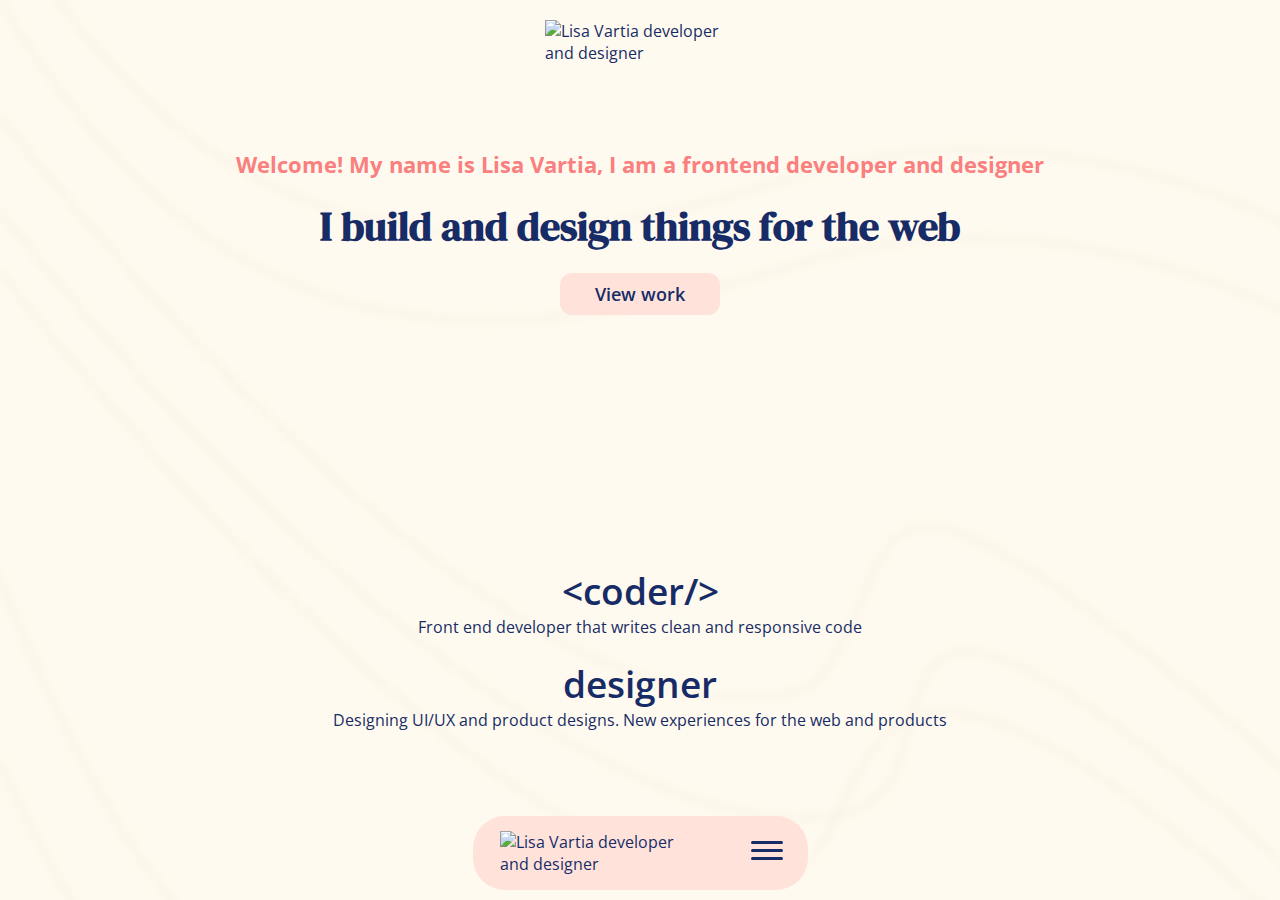
==== index.html @ e0017931 "." ====
<!DOCTYPE html>
<html lang="en">

<head>
    <meta charset="UTF-8">
    <meta http-equiv="X-UA-Compatible" content="IE=edge">
    <meta name="viewport" content="width=device-width, initial-scale=1.0">
    <title>Lisa's portfolio</title>
    <!-- favicon -->
    <link rel="apple-touch-icon" sizes="180x180" href="assets/favicon_io/apple-touch-icon.png">
    <link rel="icon" type="image/png" sizes="32x32" href="assets/favicon_io/favicon-32x32.png">
    <link rel="icon" type="image/png" sizes="16x16" href="assets/favicon_io/">
    <link rel="manifest" href="assets/favicon_io/site.webmanifest">
    <!-- fonts -->
    <link rel="preconnect" href="https://fonts.googleapis.com">
    <link rel="preconnect" href="https://fonts.gstatic.com" crossorigin>
    <link
        href="https://fonts.googleapis.com/css2?family=DM+Serif+Display:ital@0;1&family=Open+Sans:ital,wght@0,400;0,500;0,600;0,700;1,400;1,500&display=swap"
        rel="stylesheet">
    <!-- stylesheet -->
    <link rel="stylesheet" href="styles/style.css">
</head>

<body>
    <!-- navigation -->
    <a href="/index.html">
            <img id="logo" src="assets/logo.svg" alt="Lisa Vartia developer and designer">
        </a>
        <nav>
        <div class="menu">
            <div class="menu-bar"></div>
            <ul>
                <li><a href="index.html">// home <div class="underline-active"></div></a>
               
                </li>
                <li><a href="/pages/about.html">// about</a>
                    <div class="underline"></div></li>
                <li>
                        <div class="dropdown">// work <img class="arrow-down" src="/assets/arrowdown.svg" alt="arrow down">
                            <div class="underline"></div>
                            <div class="dropdown-content">
                                <div class="feature">
                                    <a href="#">
                                        <p>// feature</p>
                                    </a>
                                </div>
                                <div class="archive">
                                    <a href="#">
                                        <p>// archive</p>
                                    </a>
                                </div>
                            </div>
                        </div>
                    </li>
                <li><a href="#">// resumé</a>
                    <div class="underline"></div></li>
                <li><a href="/pages/contact.html">// contact</a>
                 <div class="underline"></div></li>
            </ul>
            
            </div>
            <div class="mobile-nav">
                <a href="/index.html">
                    <img id="logo-mobile" src="assets/logo.svg" alt="Lisa Vartia developer and designer">
                    <img id="logo-mobile-active" src="assets/logo-white.svg" alt="Lisa Vartia developer and designer">
                </a>
        
                <div class="navbar__toggle" id="mobile-menu">
                    <span class="bar"></span>
                    <span class="bar"></span>
                    <span class="bar"></span>
                </div>
            </div>
    </nav>

    <header>
<h1>Welcome! My name is Lisa Vartia, 
    I am a frontend developer and designer</h1>
    <h2>I build and design things for the web</h2>
    <a href="#" class="view">View work</a>

    <div>
        <h3>&lt;coder/&gt;</h3>
    <p>Front end developer that writes clean and responsive code</p>
    </div>
    
    <div>
     <h3>designer</h3>
    <p>Designing UI/UX and product designs. New experiences for the web and products</p>
    </div>
   
    <img src="/assets/home/lisa.png" alt="3d figure at a desk">
    <iframe src='https://my.spline.design/lisa-41f743568fe98fd23eb802662e3b7b84/' frameborder='0' width='100%' height='100%'></iframe>

    </header>

   
     <!-- Lisa javascript for hamburger menu -->
     <script>
        //Two variables - taking in the class and id from the html
        const menu = document.querySelector('#mobile-menu');
        const links = document.querySelector('.menu')
        const logo = document.querySelector('#logo-mobile')
        const logoWhite = document.querySelector('#logo-mobile-active')
        const mobileNav = document.querySelector('.mobile-nav')
        const dropDown = document.querySelector('.dropdown')


        // Display mobile menu
        const mobileMenu = () => {
            menu.classList.toggle('is-active')
            links.classList.toggle('active')
            logo.classList.toggle('logo-active')
            logoWhite.classList.toggle('logoWhite-active')
            mobileNav.classList.toggle('nav-active')
            dropDown.classList.toggle('drop-active')
        }
        menu.addEventListener('click', mobileMenu)
    </script>

</body>

</html>
---- styles/style.css ----
* {
  padding: 0;
  margin: 0;
  box-sizing: border-box;
  /* font-family: "DM Serif Display", serif; */
  font-family: "Open Sans", sans-serif;
  color: var(--color-text);
}

*::selection {
    background-color: var(--color-secondary);
    color: var(--color-bg);
}

body {
  background-color: var(--color-bg);
  background-image: url(/assets/background.png);
  background-repeat: repeat-y;
}

li {
  list-style: none;
}

a {
  text-decoration: none;
}

:root {
  --color-bg: #fffaef;
  --color-bg-offset: #ffe3db;
  --color-bg-offset-op: rgba(255, 227, 219, 0.90);
  --color-text: #172c66;
  --color-text-offset: #5f72a4;
  --color-primary: #fa7f7f;
  --color-primary-offset: #ff4d4d;
  --color-secondary: #84d6df;
}

nav {
  width: 100vw;
  height: auto;
  display: flex;
  position: relative;
  justify-content: center;
}

#logo {
  display: flex;
  justify-content: center;
  margin: 20px auto 0 auto;
  width: 190px;
  height: auto;
}


#logo-mobile {
  display: flex;
  width: 190px;
  height: auto;
  margin: auto 0 auto 27px;
}

#logo-mobile-active {
  display: none;
  }

#logo-mobile.logo-active {
    display: none;
}

#logo-mobile-active.logoWhite-active {
    display: flex;
    width: 190px;
    height: auto;
    margin: auto 0 auto 27px;
  }


/* needs to toggle */
.navbar__toggle .bar {
  width: 32px;
  height: 3px;
  border-radius: 3px;
  margin: 5px auto;
  transition: all 0.3s ease;
  background: var(--color-text);
}
.navbar__toggle .bar {
  display: block;
  cursor: pointer;
}

/* mobile nav */

.mobile-nav {
    display: flex;
    position: fixed;
    width: 335px;
    height: 74px;
    border-radius: 32px;
    background-color: var(--color-bg-offset);
    align-items: center;
    z-index: 4;
    bottom: 10px;
  }

#mobile-menu {
  position: absolute;
  top: 20px;
  right: 25px;
}

.menu {
  display: none; 
  height: 0; 
}

.menu-bar {
  width: 56px;
  height: 4px;
  background-color: var(--color-text);
  border-radius: 10px;
  display: flex;
  margin: auto;
  margin-top: -12px;
}


.menu.active {
    display: block;
  width: 100vw;
  transition: all 0.75s ease;
  z-index: 2;
  height: 100vh;
  position: fixed;
  margin: 40px auto; 
  font-size: 27px;
  background-color: var(--color-bg-offset-op);
  border-radius: 32px 32px 0px 0px;
  
}

.mobile-nav.nav-active {
    background-color: var(--color-primary);
}

.menu ul {
  margin-top: 100px;
  margin-left: 50px;
}

.menu li {
  padding-bottom: 30px;
}

/* hamburger menu, motion */

#mobile-menu.is-active .bar:nth-child(2) {
  opacity: 0;
}

#mobile-menu.is-active .bar:nth-child(1) {
  transform: translateY(8px) rotate(45deg);
  background-color: var(--color-bg);
}

#mobile-menu.is-active .bar:nth-child(3) {
  transform: translateY(-8px) rotate(-45deg);
  background-color: var(--color-bg);
}

/* dropdown */
.dropdown {
    position: relative;
    display: inline-block;
}

.dropdown-content {
    display: none;
    z-index: 1;
    min-width: 160px;
    font-size: 20px;
    margin: 10px 0px;
  }

  .dropdown:hover .dropdown-content, .dropdown.drop-active{
    display: block;
  }

  .arrow-down {
    margin-bottom: 5px;
  }

  .underline-active {
    width: 125px;
    height: 12px;
    z-index: 2;
    background-color: var(--color-primary);  
  }

  .underline {
    width: 125px;
    height: 12px;  
    z-index: 2;
    background-color: var(--color-bg-offset);  
  }

li:hover .underline{
    background-color: var(--color-primary);
  }

  /* header */
header {
    margin: 20px;
}

header h1 {
    font-weight: 700;
    font-size: 22px;
    color: var(--color-primary);
    text-align: center;
    margin-top: 85px;
    margin-bottom: 20px;
}

header h1:hover {
    color: var(--color-primary-offset);
}

header h2 {
    font-family: "DM Serif Display", serif;
    font-size: 40px;
    color: var(--color-text);
    text-align: center;
    margin-bottom: 20px;
}


header a { 
    width: 160px;
    height: 42px;
    font-size: 18px;
    font-weight: 600;
    border-radius: 12px;
    border: none;
    background-color: var(--color-bg-offset);
    display: flex;
    margin: auto;
    justify-content: center;
    align-items: center;
    margin-bottom: 250px;
}

header button:hover {
    background-color: var(--color-primary);
    color: #ffff;
}

header h3 {
    font-size: 37px;
    font-weight: 600;
    text-align: center;
}

header p {
    margin-bottom: 20px;
    text-align: center;
}

header img {
    width: 100vw;
    margin: -20px;
    margin-top: 20px;
}

iframe {
   display: none;
 }

@media (min-width:1024px) {
    header img {
        display: none;
    }

    iframe {
   width: 100vw;
   height: 80vh;
}
}
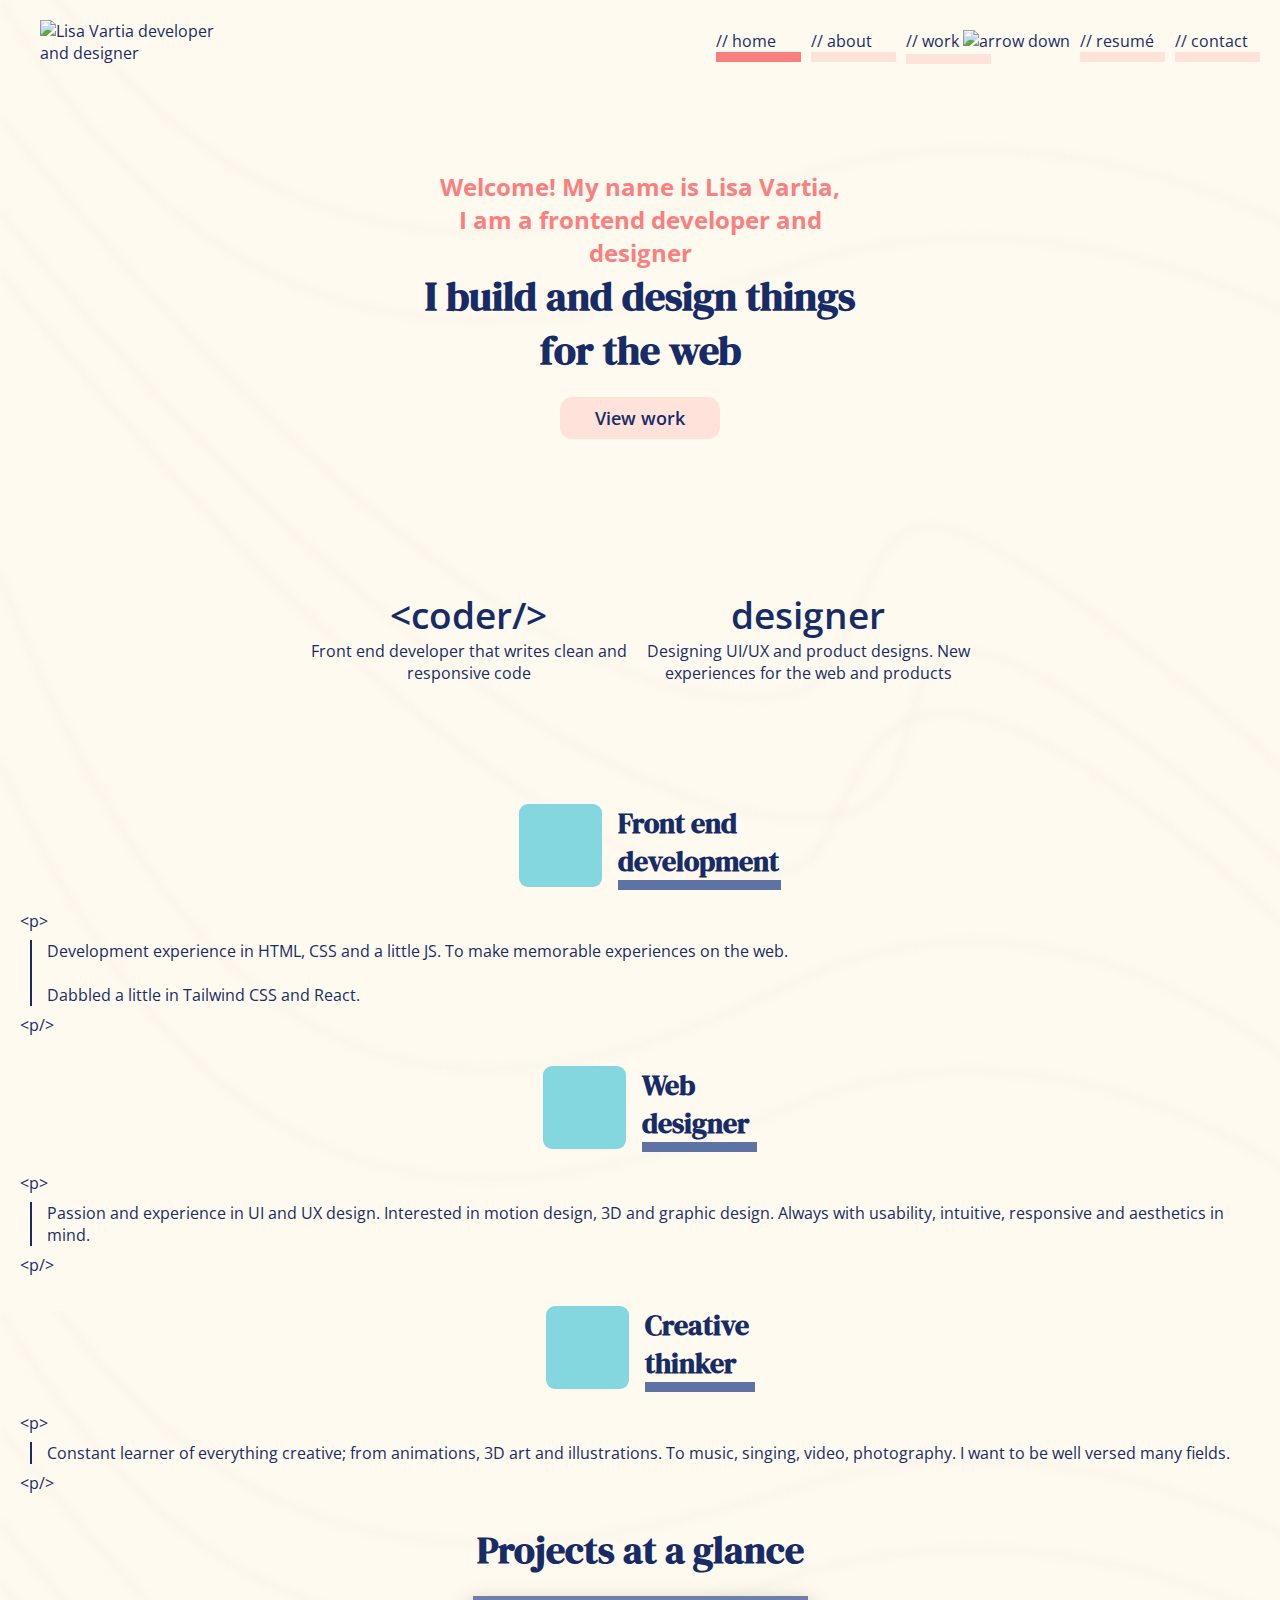
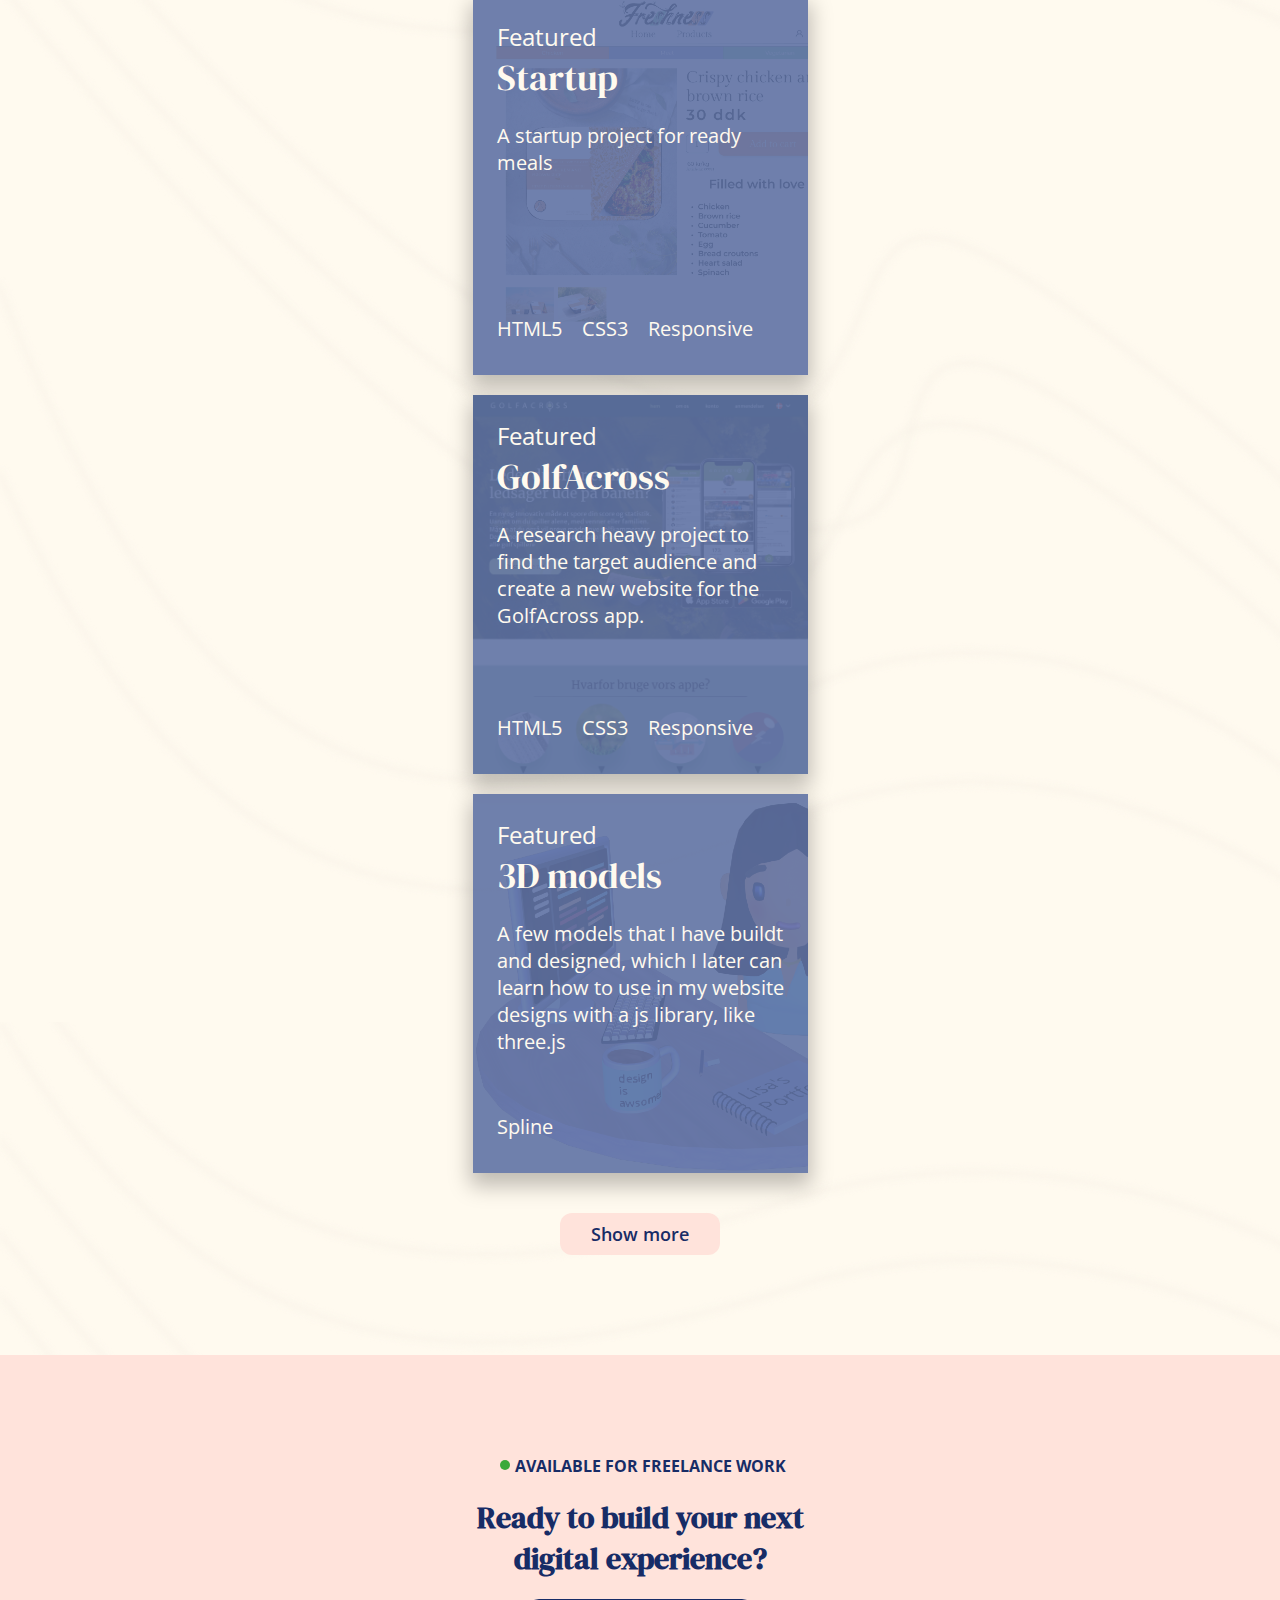
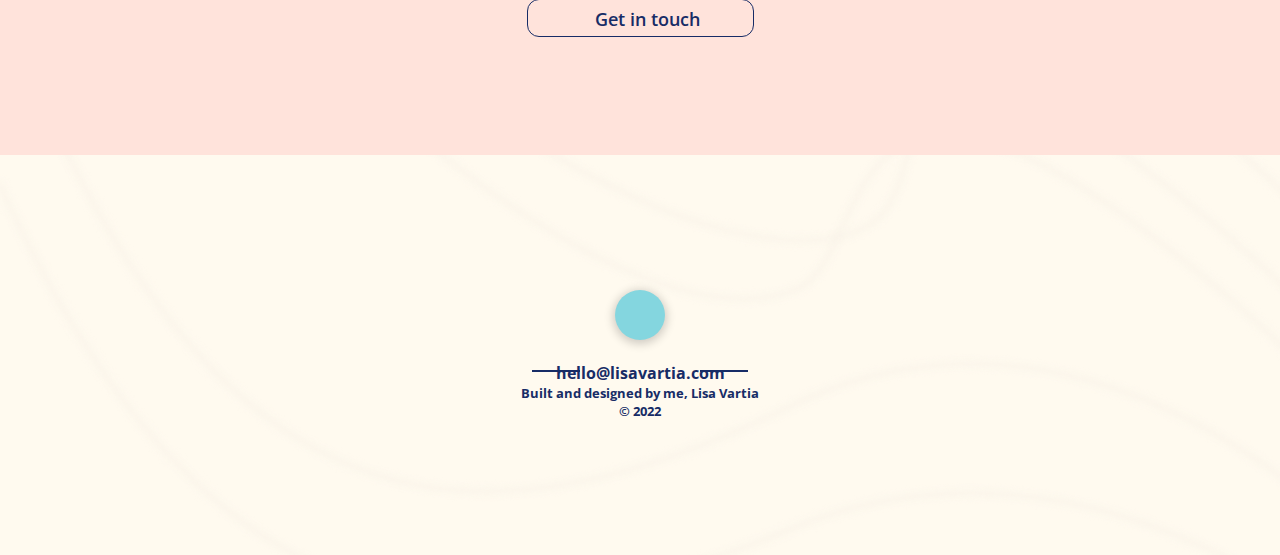
==== commit 43b2d0c0: "." ====
--- a/index.html
+++ b/index.html
@@ -19,85 +19,291 @@
         rel="stylesheet">
     <!-- stylesheet -->
     <link rel="stylesheet" href="styles/style.css">
+    <link rel="stylesheet" href="styles/nav.css">
+    
+    <script src="https://kit.fontawesome.com/090f7bb59b.js" crossorigin="anonymous"></script>
 </head>
 
 <body>
+    <div id="top"></div>
     <!-- navigation -->
     <a href="/index.html">
-            <img id="logo" src="assets/logo.svg" alt="Lisa Vartia developer and designer">
-        </a>
-        <nav>
+        <img id="logo" src="assets/logo.svg" alt="Lisa Vartia developer and designer">
+    </a>
+    <nav>
         <div class="menu">
             <div class="menu-bar"></div>
             <ul>
                 <li><a href="index.html">// home <div class="underline-active"></div></a>
-               
+
                 </li>
                 <li><a href="/pages/about.html">// about</a>
-                    <div class="underline"></div></li>
+                    <div class="underline"></div>
+                </li>
                 <li>
-                        <div class="dropdown">// work <img class="arrow-down" src="/assets/arrowdown.svg" alt="arrow down">
-                            <div class="underline"></div>
-                            <div class="dropdown-content">
-                                <div class="feature">
-                                    <a href="#">
-                                        <p>// feature</p>
-                                    </a>
-                                </div>
-                                <div class="archive">
-                                    <a href="#">
-                                        <p>// archive</p>
-                                    </a>
-                                </div>
+                    <div class="dropdown">// work <img class="arrow-down" src="/assets/arrowdown.svg" alt="arrow down">
+                        <div class="underline"></div>
+                        <div class="dropdown-content">
+                            <div class="feature">
+                                <a href="#">
+                                    <p>// feature</p>
+                                </a>
                             </div>
-                        </div>
-                    </li>
+                            <div class="archive">
+                                <a href="#">
+                                    <p>// archive</p>
+                                </a>
+                            </div>
+                        </div>
+                    </div>
+                </li>
                 <li><a href="#">// resumé</a>
-                    <div class="underline"></div></li>
+                    <div class="underline"></div>
+                </li>
                 <li><a href="/pages/contact.html">// contact</a>
-                 <div class="underline"></div></li>
+                    <div class="underline"></div>
+                </li>
             </ul>
-            
-            </div>
-            <div class="mobile-nav">
-                <a href="/index.html">
-                    <img id="logo-mobile" src="assets/logo.svg" alt="Lisa Vartia developer and designer">
-                    <img id="logo-mobile-active" src="assets/logo-white.svg" alt="Lisa Vartia developer and designer">
-                </a>
+
+        </div>
+        <div class="mobile-nav">
+            <a href="/index.html">
+                <img id="logo-mobile" src="assets/logo.svg" alt="Lisa Vartia developer and designer">
+                <img id="logo-mobile-active" src="assets/logo-white.svg" alt="Lisa Vartia developer and designer">
+            </a>
+
+            <div class="navbar__toggle" id="mobile-menu">
+                <span class="bar"></span>
+                <span class="bar"></span>
+                <span class="bar"></span>
+            </div>
+        </div>
+    </nav>
+
+    <header>
+        <h1>Welcome! My name is Lisa Vartia, <br>
+            I am a frontend developer and designer</h1>
+        <h2>I build and design things <br> for the web</h2>
+        <a href="#section-two" class="view">View work</a>
+
+        <div class="code-des">
+            <div>
+            <h3>&lt;coder/&gt;</h3>
+            <p>Front end developer that writes clean and <br> responsive code</p>
+        </div>
+
+        <div>
+            <h3>designer</h3>
+            <p>Designing UI/UX and product designs. New <br>  experiences for the web and products</p>
+        </div>
+        </div>
         
-                <div class="navbar__toggle" id="mobile-menu">
-                    <span class="bar"></span>
-                    <span class="bar"></span>
-                    <span class="bar"></span>
-                </div>
-            </div>
-    </nav>
-
-    <header>
-<h1>Welcome! My name is Lisa Vartia, 
-    I am a frontend developer and designer</h1>
-    <h2>I build and design things for the web</h2>
-    <a href="#" class="view">View work</a>
-
-    <div>
-        <h3>&lt;coder/&gt;</h3>
-    <p>Front end developer that writes clean and responsive code</p>
-    </div>
-    
-    <div>
-     <h3>designer</h3>
-    <p>Designing UI/UX and product designs. New experiences for the web and products</p>
-    </div>
-   
-    <img src="/assets/home/lisa.png" alt="3d figure at a desk">
-    <iframe src='https://my.spline.design/lisa-41f743568fe98fd23eb802662e3b7b84/' frameborder='0' width='100%' height='100%'></iframe>
+
+        <img src="/assets/home/lisa.png" alt="3d figure at a desk">
+        <iframe src='https://my.spline.design/lisa-41f743568fe98fd23eb802662e3b7b84/' frameborder='0' width='100%'
+            height='100%'></iframe>
 
     </header>
 
-   
-     <!-- Lisa javascript for hamburger menu -->
-     <script>
-        //Two variables - taking in the class and id from the html
+    <section class="section-one">
+        <div class="container">
+            <div class="section-one-top">
+                <div class="bg-box">
+                    <span class="icon">
+                        <i class="fa-solid fa-laptop-code"></i>
+                    </span>
+                </div>
+                <div class="section-one-right">
+                    <h3>Front end <br>
+                        development</h3>
+                    <div class="underline-blue"></div>
+                </div>
+
+            </div>
+            <p class="p-tag">
+                &lt;p&gt; <br>
+            </p>
+            <p class="p-tabed">
+                Development experience in HTML, CSS and a little JS. To make memorable experiences on the web. <br> <br>
+
+                Dabbled a little in Tailwind CSS and React.
+            </p>
+            <p class="p-tag">
+                &lt;p/&gt;
+            </p>
+        </div>
+
+        <div class="container">
+            <div class="section-one-top">
+                <div class="bg-box">
+                    <span class="icon">
+                        <i class="fa-solid fa-object-group"></i>
+                    </span>
+                </div>
+                <div class="section-one-right">
+                    <h3>Web <br>
+                        designer</h3>
+                    <div class="underline-blue-two"></div>
+                </div>
+
+            </div>
+            <p class="p-tag">
+                &lt;p&gt; <br>
+            </p>
+            <p class="p-tabed">
+                Passion and experience in UI and UX design. Interested in motion design, 3D and graphic design. Always
+                with usability, intuitive, responsive and aesthetics in mind.
+            </p>
+            <p class="p-tag">
+                &lt;p/&gt;
+            </p>
+
+        </div>
+
+        <div class="container">
+            <div class="section-one-top">
+                <div class="bg-box">
+                    <span class="icon">
+                        <i class="fa-solid fa-pen-ruler"></i>
+                    </span>
+                </div>
+                <div class="section-one-right">
+                    <h3>Creative <br>
+                        thinker</h3>
+                    <div class="underline-blue-three"></div>
+                </div>
+
+            </div>
+            <p class="p-tag">
+                &lt;p&gt; <br>
+            </p>
+            <p class="p-tabed">
+                Constant learner of everything creative;
+                from animations, 3D art and illustrations. To music, singing, video, photography. I want to be well
+                versed many fields.
+            </p>
+            <p class="p-tag">
+                &lt;p/&gt;
+            </p>
+
+        </div>
+    </section>
+
+    <section id="section-two">
+        <h2>Projects at a glance</h2>
+
+        <a href="#">
+            <div class="projects">
+                <div class="content">
+                    <h4>Featured</h4>
+                    <h3>Startup</h3>
+                    <p>A startup project for ready meals</p>
+
+                    <div class="card-bottom">
+                        <div class="program">
+                            <p>HTML5</p>
+                            <p>CSS3</p>
+                            <p>Responsive</p>
+                        </div>
+                        <div class="links">
+                            <a href="#"><i class="fa-brands fa-github"></i>
+                            </a>
+                            <a href="#"><i class="fa-solid fa-up-right-from-square"></i></a>
+                        </div>
+                    </div>
+                </div>
+            </div>
+        </a>
+
+        <a href="#">
+            <div class="project-two">
+                <div class="content">
+                    <h4>Featured</h4>
+                    <h3>GolfAcross</h3>
+                    <p>A research heavy project to find the target audience and create a new website for the GolfAcross
+                        app.</p>
+
+                    <div class="card-bottom">
+                        <div class="program">
+                            <p>HTML5</p>
+                            <p>CSS3</p>
+                            <p>Responsive</p>
+                        </div>
+                        <div class="links">
+                            <a href="#"><i class="fa-brands fa-github"></i>
+                            </a>
+                            <a href="#"><i class="fa-solid fa-up-right-from-square"></i></a>
+                        </div>
+                    </div>
+                </div>
+            </div>
+        </a>
+
+       
+        <a href="#">
+            <div class="project-three">
+                <div class="content">
+                    <h4>Featured</h4>
+                    <h3>3D models</h3>
+                    <p>A few models that I have buildt and designed, which I later can learn how to use in my website designs with a js library, like three.js</p>
+
+                    <div class="card-bottom">
+                        <div class="program">
+                            <p>Spline</p>
+                        
+                        </div>
+                        <div class="links">
+                            <a href="#"><i class="fa-solid fa-up-right-from-square"></i></a>
+                        </div>
+                    </div>
+                </div>
+            </div>
+        </a>
+        <a href="/pages/work.html" class="archived">Show more</a>
+       
+
+
+    </section>
+
+    <section class="contact">
+        <div>
+            <div class="available">
+                <div class="green-light"></div>
+                <h4>Available for freelance work</h4>
+            </div>
+
+            <h3>Ready to build your next <br>
+                digital experience?</h3>
+            <a href="/pages/contact.html"><i class="fa-solid fa-comments"></i>Get in touch</a>
+        </div>
+    </section>
+
+    <footer>
+        <div>
+            <a href="#top" class="bottom"><i class="fa-solid fa-arrow-up"></i></a>
+        </div>
+        
+        <div class="social-media">
+            <hr>
+            <a href="#"><i class="fa-brands fa-github fa-2xl"></i></a>
+            <a href="#"><i class="fa-brands fa-instagram fa-2xl"></i></a>
+            <a href="#"><i class="fa-brands fa-linkedin-in fa-2xl"></i></a>
+            <a href="#"><i class="fa-brands fa-behance fa-2xl"></i></a>
+            <a href="#"><i class="fa-brands fa-codepen fa-2xl"></i></a>
+            <hr>
+        </div>
+        <h4>hello@lisavartia.com</h4>
+        <h5>Built and designed by me, Lisa Vartia <br>
+            &copy; 2022</h5>
+
+    </footer>
+
+
+
+
+    <!-- javascript for hamburger menu -->
+    <script>
+        //variables - taking in the class and id from the html
         const menu = document.querySelector('#mobile-menu');
         const links = document.querySelector('.menu')
         const logo = document.querySelector('#logo-mobile')
@@ -116,6 +322,7 @@
             dropDown.classList.toggle('drop-active')
         }
         menu.addEventListener('click', mobileMenu)
+
     </script>
 
 </body>
--- a/styles/style.css
+++ b/styles/style.css
@@ -1,218 +1,9 @@
-* {
-  padding: 0;
-  margin: 0;
-  box-sizing: border-box;
-  /* font-family: "DM Serif Display", serif; */
-  font-family: "Open Sans", sans-serif;
-  color: var(--color-text);
-}
-
-*::selection {
-    background-color: var(--color-secondary);
-    color: var(--color-bg);
-}
-
-body {
-  background-color: var(--color-bg);
-  background-image: url(/assets/background.png);
-  background-repeat: repeat-y;
-}
-
-li {
-  list-style: none;
-}
-
-a {
-  text-decoration: none;
-}
-
-:root {
-  --color-bg: #fffaef;
-  --color-bg-offset: #ffe3db;
-  --color-bg-offset-op: rgba(255, 227, 219, 0.90);
-  --color-text: #172c66;
-  --color-text-offset: #5f72a4;
-  --color-primary: #fa7f7f;
-  --color-primary-offset: #ff4d4d;
-  --color-secondary: #84d6df;
-}
-
-nav {
-  width: 100vw;
-  height: auto;
-  display: flex;
-  position: relative;
-  justify-content: center;
-}
-
-#logo {
-  display: flex;
-  justify-content: center;
-  margin: 20px auto 0 auto;
-  width: 190px;
-  height: auto;
-}
-
-
-#logo-mobile {
-  display: flex;
-  width: 190px;
-  height: auto;
-  margin: auto 0 auto 27px;
-}
-
-#logo-mobile-active {
-  display: none;
-  }
-
-#logo-mobile.logo-active {
-    display: none;
-}
-
-#logo-mobile-active.logoWhite-active {
-    display: flex;
-    width: 190px;
-    height: auto;
-    margin: auto 0 auto 27px;
-  }
-
-
-/* needs to toggle */
-.navbar__toggle .bar {
-  width: 32px;
-  height: 3px;
-  border-radius: 3px;
-  margin: 5px auto;
-  transition: all 0.3s ease;
-  background: var(--color-text);
-}
-.navbar__toggle .bar {
-  display: block;
-  cursor: pointer;
-}
-
-/* mobile nav */
-
-.mobile-nav {
-    display: flex;
-    position: fixed;
-    width: 335px;
-    height: 74px;
-    border-radius: 32px;
-    background-color: var(--color-bg-offset);
-    align-items: center;
-    z-index: 4;
-    bottom: 10px;
-  }
-
-#mobile-menu {
-  position: absolute;
-  top: 20px;
-  right: 25px;
-}
-
-.menu {
-  display: none; 
-  height: 0; 
-}
-
-.menu-bar {
-  width: 56px;
-  height: 4px;
-  background-color: var(--color-text);
-  border-radius: 10px;
-  display: flex;
-  margin: auto;
-  margin-top: -12px;
-}
-
-
-.menu.active {
-    display: block;
-  width: 100vw;
-  transition: all 0.75s ease;
-  z-index: 2;
-  height: 100vh;
-  position: fixed;
-  margin: 40px auto; 
-  font-size: 27px;
-  background-color: var(--color-bg-offset-op);
-  border-radius: 32px 32px 0px 0px;
-  
-}
-
-.mobile-nav.nav-active {
-    background-color: var(--color-primary);
-}
-
-.menu ul {
-  margin-top: 100px;
-  margin-left: 50px;
-}
-
-.menu li {
-  padding-bottom: 30px;
-}
-
-/* hamburger menu, motion */
-
-#mobile-menu.is-active .bar:nth-child(2) {
-  opacity: 0;
-}
-
-#mobile-menu.is-active .bar:nth-child(1) {
-  transform: translateY(8px) rotate(45deg);
-  background-color: var(--color-bg);
-}
-
-#mobile-menu.is-active .bar:nth-child(3) {
-  transform: translateY(-8px) rotate(-45deg);
-  background-color: var(--color-bg);
-}
-
-/* dropdown */
-.dropdown {
-    position: relative;
-    display: inline-block;
-}
-
-.dropdown-content {
-    display: none;
-    z-index: 1;
-    min-width: 160px;
-    font-size: 20px;
-    margin: 10px 0px;
-  }
-
-  .dropdown:hover .dropdown-content, .dropdown.drop-active{
-    display: block;
-  }
-
-  .arrow-down {
-    margin-bottom: 5px;
-  }
-
-  .underline-active {
-    width: 125px;
-    height: 12px;
-    z-index: 2;
-    background-color: var(--color-primary);  
-  }
-
-  .underline {
-    width: 125px;
-    height: 12px;  
-    z-index: 2;
-    background-color: var(--color-bg-offset);  
-  }
-
-li:hover .underline{
-    background-color: var(--color-primary);
-  }
 
   /* header */
 header {
     margin: 20px;
+    display: flex;
+    flex-direction: column;
 }
 
 header h1 {
@@ -222,6 +13,9 @@
     text-align: center;
     margin-top: 85px;
     margin-bottom: 20px;
+    display: flex;
+    margin: auto;
+    margin-top: 80px;
 }
 
 header h1:hover {
@@ -236,8 +30,11 @@
     margin-bottom: 20px;
 }
 
-
-header a { 
+header h2 br {
+    display: none;
+}
+
+header .view { 
     width: 160px;
     height: 42px;
     font-size: 18px;
@@ -249,10 +46,10 @@
     margin: auto;
     justify-content: center;
     align-items: center;
-    margin-bottom: 250px;
-}
-
-header button:hover {
+    margin-bottom: 150px;
+}
+
+header .view:hover {
     background-color: var(--color-primary);
     color: #ffff;
 }
@@ -278,7 +75,44 @@
    display: none;
  }
 
+
+@media (min-width:768px) {
+    header h1 {
+        font-size: 24px;
+    }
+
+    header h2 br {
+        display: block;
+    }
+
+    header h2 {
+        font-size: 46px;
+    }
+    
+    .code-des {
+        display: flex;
+        flex-direction: row;
+        justify-content: center;
+        gap: 20px;
+    }
+
+    header img {
+        display: flex;
+        margin: auto;
+        width: 80%;
+    }
+
+}
+
 @media (min-width:1024px) {
+    header h1 {
+      font-size: 24px;
+      width: 430px;  
+    }
+    header h2 {
+        font-size: 40px;
+    }
+
     header img {
         display: none;
     }
@@ -287,4 +121,325 @@
    width: 100vw;
    height: 80vh;
 }
-}
+    
+}
+
+/* section one */
+
+.section-one {
+    display: flex;
+    flex-direction: column;
+    margin-top: 100px;
+}
+
+.container {
+    margin-bottom: 30px;
+}
+
+.bg-box {
+    width: 83px;
+    height: 83px;
+    background-color: var(--color-secondary);
+    border-radius: 9px;
+
+}
+
+path {
+   color: var(--color-bg);
+}
+
+.icon {
+    font-size: 54px;
+    display: inline-block;
+    width: 100%;
+    text-align: center;
+    margin-top: 2px;
+}
+
+
+.section-one h3 {
+    font-family: "DM Serif Display", serif;
+    font-size: 28px;
+  
+}
+
+.underline-blue {
+    width: 163px;
+    height: 10px;
+    background-color: var(--color-text-offset);
+}
+
+.underline-blue-two {
+    width: 115px;
+    height: 10px;
+    background-color: var(--color-text-offset);
+}
+
+.underline-blue-three {
+    width: 110px;
+    height: 10px;
+    background-color: var(--color-text-offset);
+}
+
+.section-one-top {
+    display: flex;
+    flex-direction: row;
+    margin-left: 20px;
+    margin-bottom: 20px;
+    gap: 16px;
+    justify-content: center;
+}
+
+.section-one-right {
+    display: flex;
+    flex-direction: column;
+}
+
+.section-one p{
+    margin: 0 20px 0 20px;
+}
+
+.section-one .p-tabed {
+    margin: 8px 20px 8px 30px;
+    border-color: var(--color-text);        
+    border-left: 2px solid;
+    padding-left: 15px;
+}
+
+.section-one .p-tag{
+    margin: 0 20px 0 20px;
+}
+
+/* section two */
+
+#section-two {
+    justify-content: center;
+    flex-direction: column;
+    align-items: center;
+    display: flex;
+    margin-bottom: 50px;
+}
+
+#section-two h2 {
+  font-family: "DM Serif Display", serif;
+    font-size: 38px;
+    text-align: center;
+    margin-bottom: 20px;
+}
+
+.projects {
+    width: 335px;
+    height: 379px;
+    position: relative;
+    box-shadow: 0px 10px 20px 3px rgba(0, 0, 0, 0.25);
+    display: flex;
+    flex-direction: column;
+    margin-bottom: 20px;
+    background-image: url(/assets/home/startup.jpg);
+    background-size:cover;
+    background-repeat: no-repeat;
+}
+
+.projects::before {
+    width: 335px;
+    height: 379px;
+    content: '';
+    position: absolute;
+    background-color: var(--color-text-offset-op);
+    display: flex;
+}
+
+.project-two {
+    width: 335px;
+    height: 379px;
+    position: relative;
+    box-shadow: 0px 10px 20px 3px rgba(0, 0, 0, 0.25);
+    display: flex;
+    flex-direction: column;
+    margin-bottom: 20px;
+    background-image: url(/assets/home/golfacross.jpg);
+    background-size:cover;
+    background-repeat: no-repeat;
+}
+
+    
+
+.project-two::before {
+    width: 335px;
+    height: 379px;
+    content: '';
+    position: absolute;
+    background-color: var(--color-text-offset-op);
+    display: flex;
+}
+
+.project-three {
+    width: 335px;
+    height: 379px;
+    position: relative;
+    box-shadow: 0px 10px 20px 3px rgba(0, 0, 0, 0.25);
+    display: flex;
+    flex-direction: column;
+    margin-bottom: 20px;
+    background-image: url(/assets/home/lisa.png);
+    background-size:cover;
+    background-repeat: no-repeat;
+}
+
+    
+
+.project-three::before {
+    width: 335px;
+    height: 379px;
+    content: '';
+    position: absolute;
+    background-color: var(--color-text-offset-op);
+    display: flex;
+}
+
+
+.content {
+    position: absolute;
+    z-index: 1;
+    display: flex;
+    flex-direction: column;
+    margin: 24px;
+    width: 287px;
+    height: 332px;
+}
+
+.content h4 {
+    color: var(--color-bg);
+    font-size: 24px;
+    font-weight: 400;
+}
+
+.content h3 {
+    color: var(--color-bg);
+    font-size: 36px;
+    font-weight: 400;
+    font-family: "DM Serif Display", serif;
+    padding-bottom: 20px;
+
+}
+
+.program {
+    display: flex;
+    flex-direction: row;
+    gap: 20px;
+}
+
+.content p {
+    color: var(--color-bg);
+    font-size: 20px;
+    font-weight: 400;
+    }
+
+.card-bottom {
+    position: absolute;
+    bottom: 0px;
+    
+}
+
+.links {
+    display: flex;
+    flex-direction: row;
+    font-size: 24px;
+    margin-top: 10px;
+}
+
+.links a:nth-of-type(2){
+    margin-right: 20px;
+}
+
+.links path:hover {
+    color: var(--color-secondary);
+}
+
+.archived { 
+    width: 160px;
+    height: 42px;
+    font-size: 18px;
+    font-weight: 600;
+    border-radius: 12px;
+    border: none;
+    background-color: var(--color-bg-offset);
+    display: flex;
+    margin: auto;
+    justify-content: center;
+    align-items: center;
+    margin-bottom: 50px;
+    margin-top: 20px;
+}
+
+.archived:hover {
+    background-color: var(--color-primary);
+    color: #ffff;
+}
+
+
+/* contact section */
+.contact {
+    height: 400px;
+    background-color: var(--color-bg-offset);
+    display: flex;
+    padding: 100px 0 100px 0;
+    justify-content: center;
+}
+
+.available {
+    display: flex;
+    flex-direction: row;
+    justify-content: center;
+}
+
+.green-light {
+    width: 10px;
+    height: 10px;
+    background-color: #3ba939;
+    border-radius: 10px;
+    display: flex;
+    transform: translate(50%, 50%);
+    margin-right: 10px;
+
+}
+
+.contact h4 {
+    display: flex;
+    font-size: 16px;
+    text-transform: uppercase;
+}
+
+.contact h3 {
+    display: flex;
+    font-size: 30px;
+  font-family: "DM Serif Display", serif;
+  text-align: center;
+  justify-content: center;
+  margin: 20px;
+}
+
+.contact a {
+    display: flex;
+    font-size: 20px;
+    justify-content: center;
+    border: 1px solid var(--color-text);
+    gap: 15px;
+    border-radius: 12px;
+    margin: 20px 70px;
+    padding: 7px 0 5px 0;
+    font-size: 18px;
+    font-weight: 600;
+    
+}
+
+.contact a:hover, .contact path:hover {
+    background-color: var(--color-primary);
+    color: var(--color-bg);
+    border: 0;
+}
+
+.contact path {
+    color: var(--color-text);
+    font-size: 16px;
+}
--- a/styles/nav.css
+++ b/styles/nav.css
@@ -0,0 +1,338 @@
+* {
+    padding: 0;
+    margin: 0;
+    box-sizing: border-box;
+    /* font-family: "DM Serif Display", serif; */
+    font-family: "Open Sans", sans-serif;
+    color: var(--color-text);
+  }
+  
+  /* to change color upon highlighting text */
+  *::selection {
+      background-color: var(--color-secondary);
+      color: var(--color-bg);
+  }
+  
+  
+  body {
+    background-color: var(--color-bg);
+    background-image: url(/assets/background.png);
+    background-repeat: repeat-y;
+  }
+  
+  li {
+    list-style: none;
+  }
+  
+  a {
+    text-decoration: none;
+  }
+  
+  :root {
+    --color-bg: #fffaef;
+    --color-bg-offset: #ffe3db;
+    --color-bg-offset-op: rgba(255, 227, 219, 0.90);
+    --color-text: #172c66;
+    --color-text-offset: #5f72a4;
+    --color-text-offset-op: rgba(95, 114, 164, 0.90);
+    --color-primary: #fa7f7f;
+    --color-primary-offset: #ff4d4d;
+    --color-secondary: #84d6df;
+  }
+  
+  
+  
+  nav {
+    width: 100vw;
+    height: auto;
+    display: flex;
+    position: relative;
+    justify-content: center;
+  }
+  
+  #logo {
+    display: flex;
+    justify-content: center;
+    margin: 20px auto 0 auto;
+    width: 190px;
+    height: auto;
+  }
+  
+  
+  #logo-mobile {
+    display: flex;
+    width: 190px;
+    height: auto;
+    margin: auto 0 auto 27px;
+  }
+  
+  #logo-mobile-active {
+    display: none;
+    }
+  
+  #logo-mobile.logo-active {
+      display: none;
+  }
+  
+  #logo-mobile-active.logoWhite-active {
+      display: flex;
+      width: 190px;
+      height: auto;
+      margin: auto 0 auto 27px;
+    }  
+  
+  /* needs to toggle */
+  .navbar__toggle .bar {
+    width: 32px;
+    height: 3px;
+    border-radius: 3px;
+    margin: 5px auto;
+    transition: all 0.3s ease;
+    background: var(--color-text);
+  }
+  .navbar__toggle .bar {
+    display: block;
+    cursor: pointer;
+  }
+  
+  /* mobile nav */
+  
+  .mobile-nav {
+      display: flex;
+      position: fixed;
+      width: 335px;
+      height: 74px;
+      border-radius: 32px;
+      background-color: var(--color-bg-offset);
+      align-items: center;
+      z-index: 4;
+      bottom: 10px;
+    }
+  
+  #mobile-menu {
+    position: absolute;
+    top: 20px;
+    right: 25px;
+  }
+  
+  .menu {
+    display: none; 
+    height: 0; 
+  }
+  
+  .menu-bar {
+    width: 56px;
+    height: 4px;
+    background-color: var(--color-text);
+    border-radius: 10px;
+    display: flex;
+    margin: auto;
+    margin-top: -12px;
+  }
+  
+  
+  .menu.active {
+      display: block;
+    width: 100vw;
+    transition: all 0.75s ease;
+    z-index: 2;
+    height: 100vh;
+    position: fixed;
+    margin: 40px auto; 
+    font-size: 27px;
+    background-color: var(--color-bg-offset-op);
+    border-radius: 32px 32px 0px 0px;
+    
+  }
+  
+  .mobile-nav.nav-active {
+      background-color: var(--color-primary);
+  }
+  
+  .menu ul {
+    margin-top: 100px;
+    margin-left: 50px;
+  }
+  
+  .menu li {
+    padding-bottom: 30px;
+  }
+  
+  /* hamburger menu, motion */
+  
+  #mobile-menu.is-active .bar:nth-child(2) {
+    opacity: 0;
+  }
+  
+  #mobile-menu.is-active .bar:nth-child(1) {
+    transform: translateY(8px) rotate(45deg);
+    background-color: var(--color-bg);
+  }
+  
+  #mobile-menu.is-active .bar:nth-child(3) {
+    transform: translateY(-8px) rotate(-45deg);
+    background-color: var(--color-bg);
+  }
+  
+  /* dropdown */
+  .dropdown {
+      position: relative;
+      display: inline-block;
+  }
+  
+  .dropdown-content {
+      display: none;
+      z-index: 1;
+      min-width: 160px;
+      font-size: 20px;
+      margin: 10px 0px;
+    }
+  
+    .dropdown:hover .dropdown-content, .dropdown.drop-active{
+      display: block;
+    }
+  
+    .arrow-down {
+      margin-bottom: 5px;
+    }
+  
+    .underline-active {
+      width: 125px;
+      height: 12px;
+      z-index: 2;
+      background-color: var(--color-primary);  
+    }
+  
+    .underline {
+      width: 125px;
+      height: 12px;  
+      z-index: 2;
+      background-color: var(--color-bg-offset);  
+    }
+  
+  li:hover .underline{
+      background-color: var(--color-primary);
+    }
+
+@media (min-width:768px) {
+        .mobile-nav {
+            display: none;
+        }    
+
+        .menu {
+            display: flex;
+            flex-direction: row;
+            width: 100vw;
+            height: 70px;
+            font-size: 16px;
+            justify-content: end;
+            margin-right: 10px;
+        }
+        
+        .menu ul {
+            display: flex;
+            flex-direction: row;
+            margin-top: 30px;
+            margin-left: 0;
+        }
+
+        .menu li {
+            padding-bottom: 10px;
+            padding-right: 10px;
+        }
+
+        .underline{
+            width: 85px;
+            height: 10px;
+        }
+
+        .underline-active{
+            width: 85px;
+            height: 10px;
+        }
+
+        .arrow-down {
+            width: 14px;
+            margin-bottom: 2px;
+        }    
+
+        .menu-bar {
+            display: none;
+        }
+        #logo {
+            margin-left: 40px;
+            display: flex;
+            position: absolute;
+        }
+        nav {
+            height: 70px;
+            width: 100vw;
+            position: relative;
+            top: 0;
+        }
+
+        .dropdown-content {
+            min-width: 35px;
+            font-size: 14px;
+            margin: 10px 0px;
+          }
+        
+} 
+
+@media (min-width:1024) {
+    /*  */
+}
+
+
+/* footer */
+
+footer {
+    height: 400px;
+    width: 100vw;
+    display: flex;
+    justify-content: center;
+    flex-direction: column;
+    align-items: center;
+}
+
+.bottom {
+    background-color: #84d6df;
+    width: 50px;
+    height: 50px;
+    border-radius: 50px;
+    display: flex;
+    position: relative;
+    justify-content: center;
+    align-items: center;
+    box-shadow: 0px 2px 10px 2px rgba(0, 0, 0, 0.19);
+    margin-bottom: 20px;
+}
+
+.bottom .svg-inline--fa{
+    display: flex;
+    position: absolute;
+    font-size: 38px;   
+}
+
+hr {
+    width: 3em;
+    height: 2px;
+    border: 1px solid var(--color-text);
+    display: flex;
+    align-items: center;
+    transform: translate(0, 10px);
+    
+}
+
+.social-media {
+    display: flex;
+    gap: 20px;
+}
+
+.social-media path {
+    color: var(--color-text);
+}
+
+footer h5 {
+    text-align: center;
+}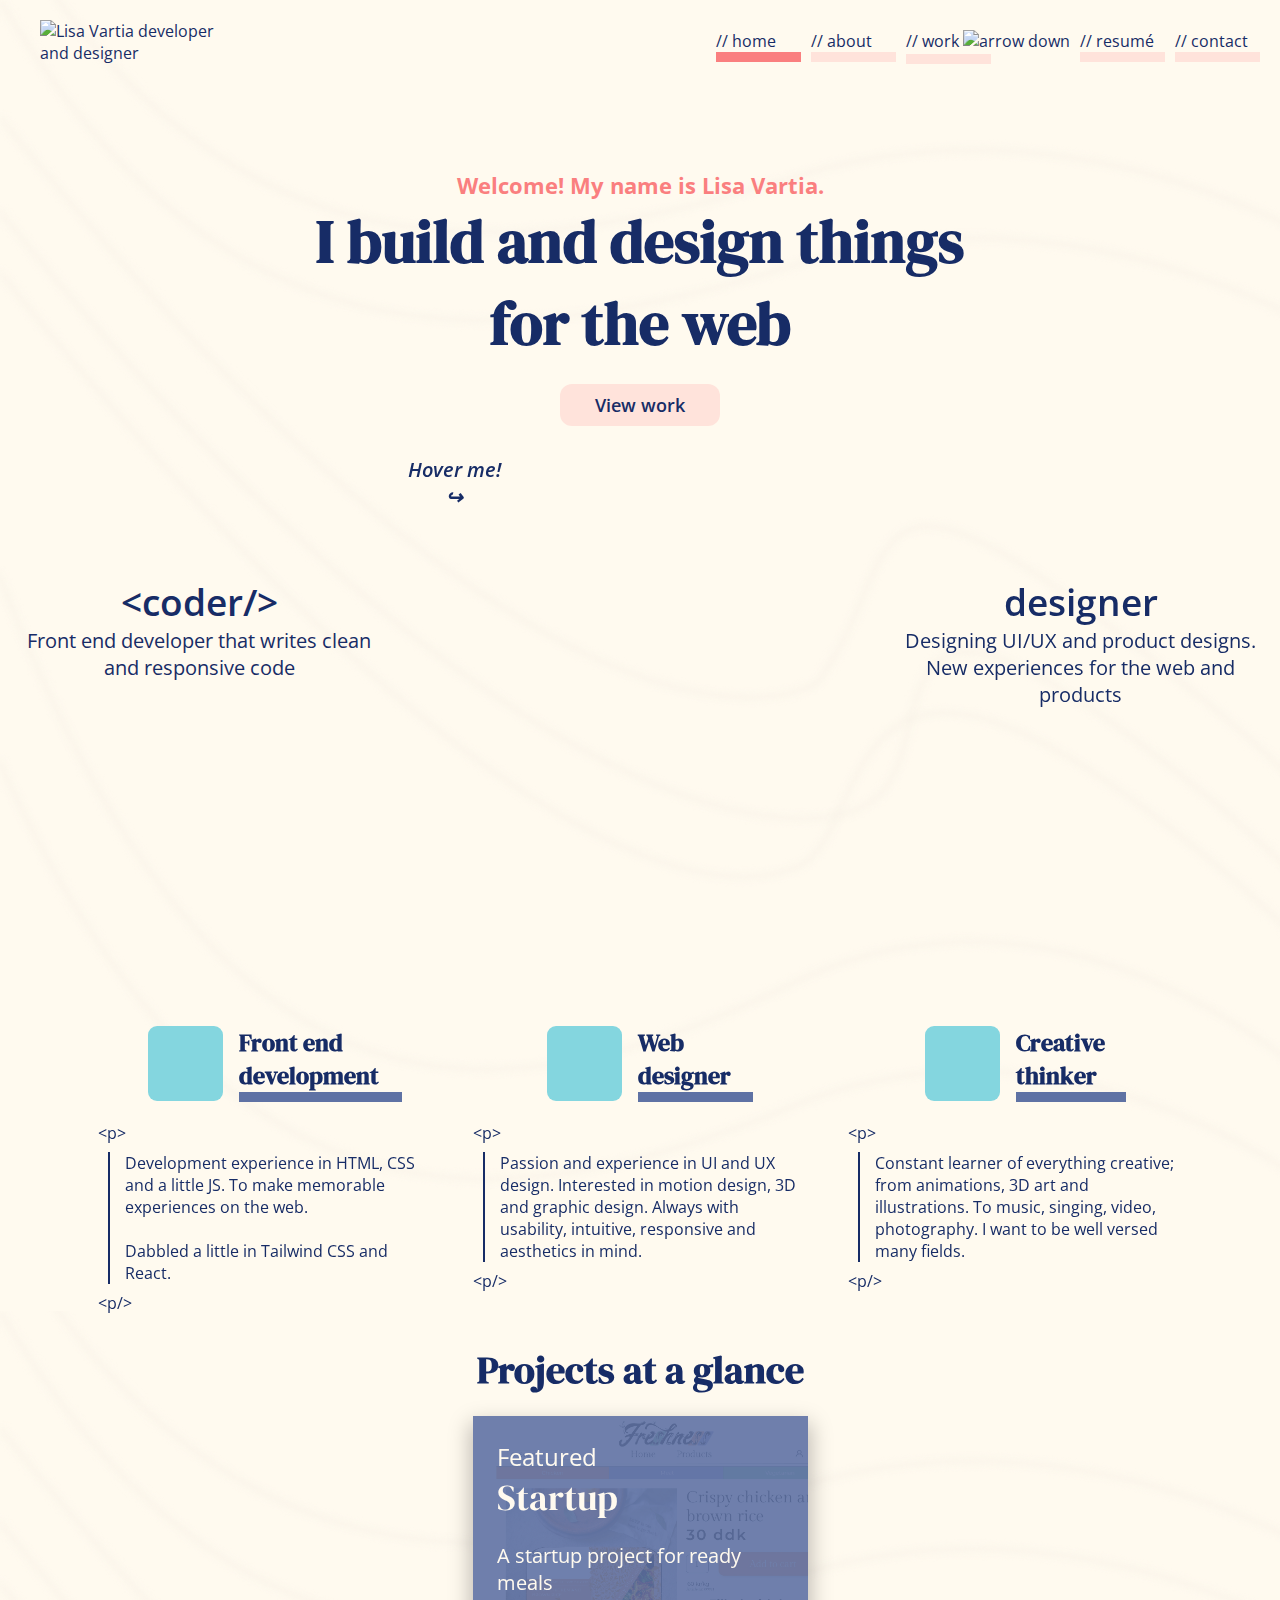
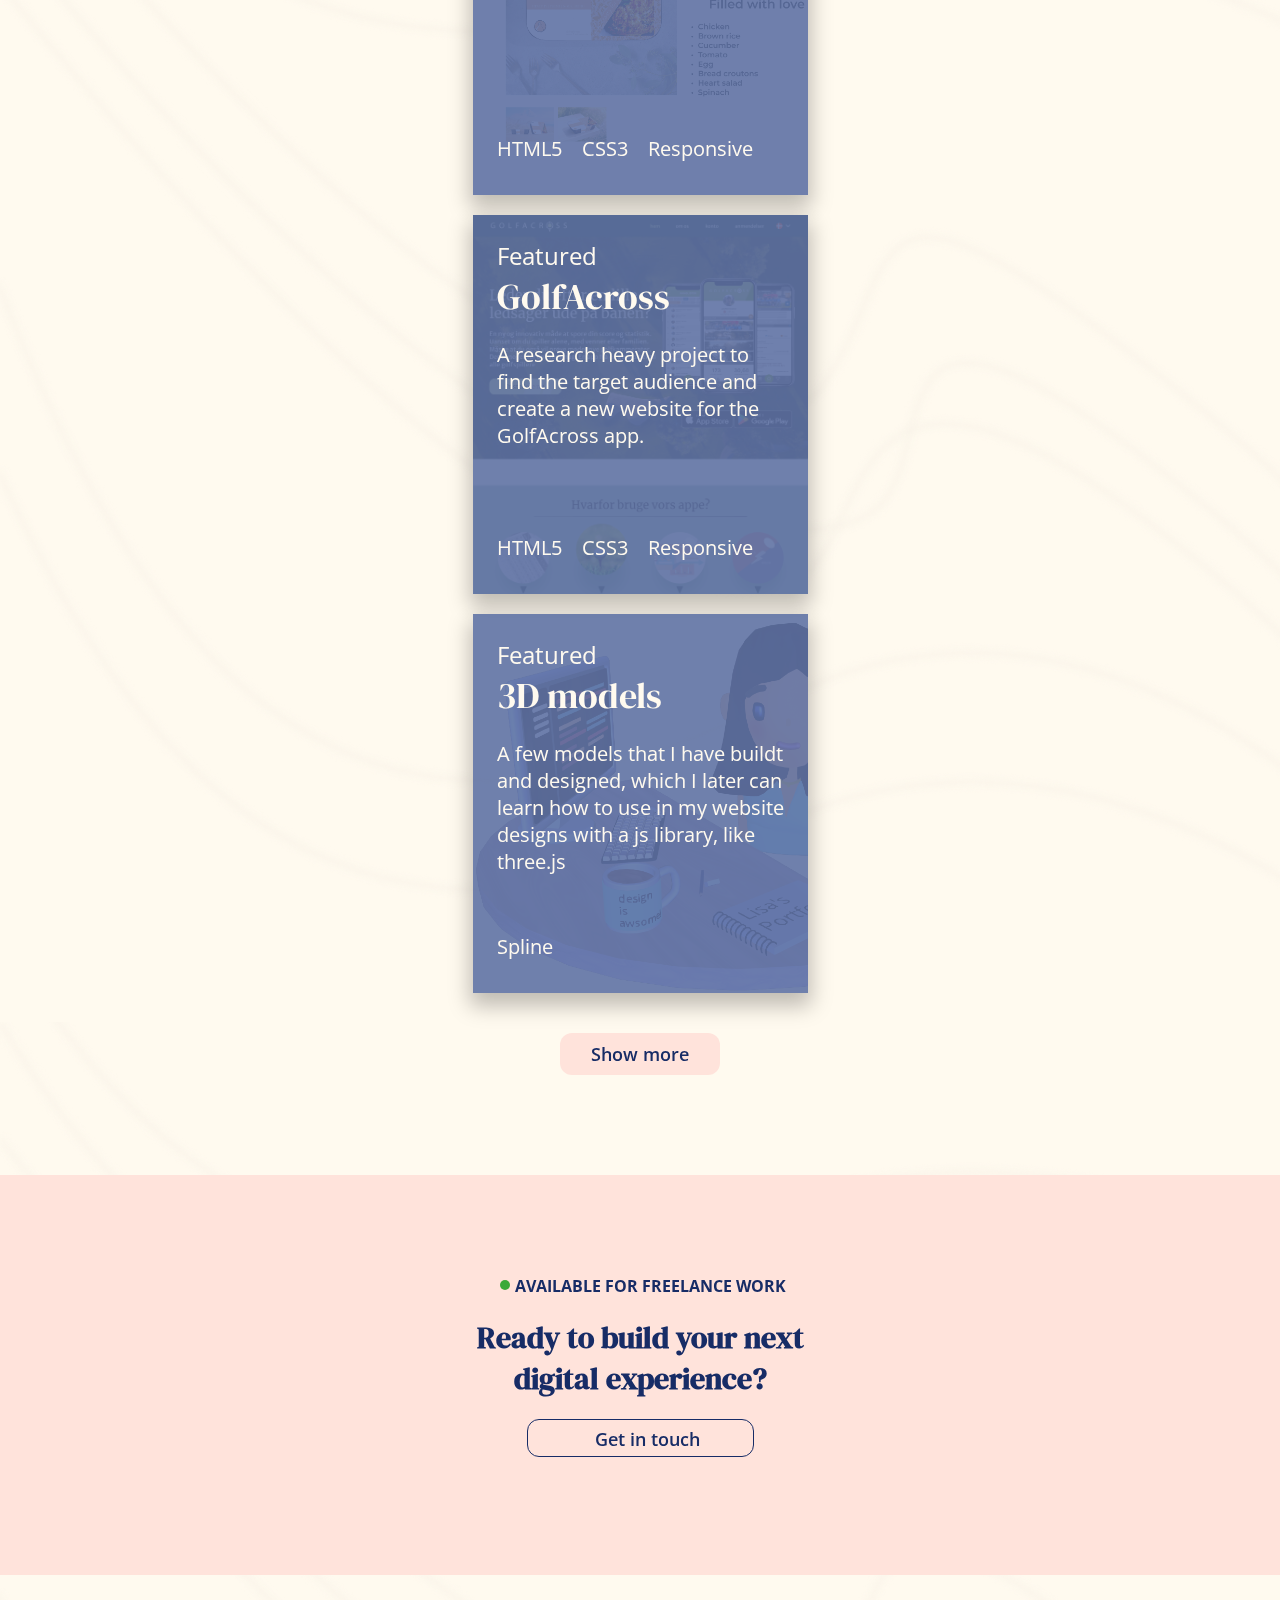
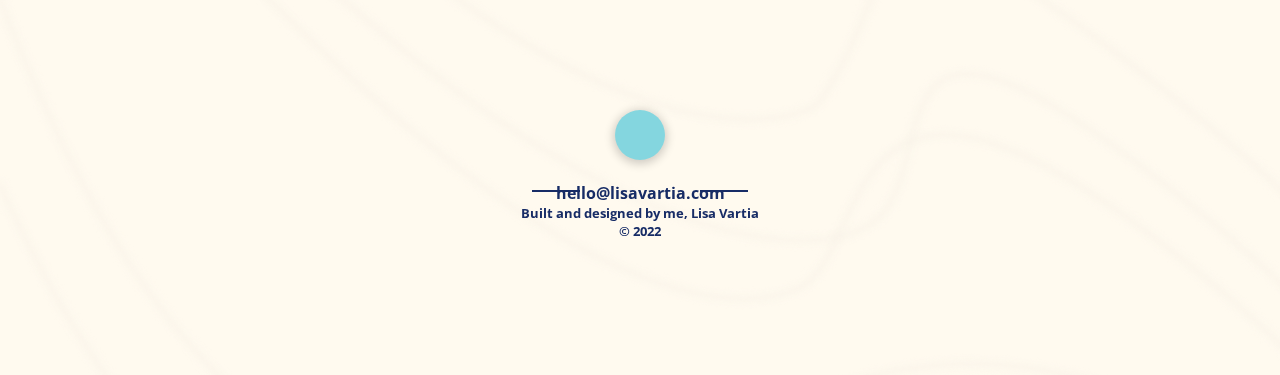
==== commit 85b64048: "." ====
--- a/index.html
+++ b/index.html
@@ -7,10 +7,10 @@
     <meta name="viewport" content="width=device-width, initial-scale=1.0">
     <title>Lisa's portfolio</title>
     <!-- favicon -->
-    <link rel="apple-touch-icon" sizes="180x180" href="assets/favicon_io/apple-touch-icon.png">
-    <link rel="icon" type="image/png" sizes="32x32" href="assets/favicon_io/favicon-32x32.png">
-    <link rel="icon" type="image/png" sizes="16x16" href="assets/favicon_io/">
-    <link rel="manifest" href="assets/favicon_io/site.webmanifest">
+    <link rel="apple-touch-icon" sizes="180x180" href="assets/apple-touch-icon.png">
+    <link rel="icon" type="image/png" sizes="32x32" href="assets/favicon-32x32.png">
+    <link rel="icon" type="image/png" sizes="16x16" href="assets/favicon-16x16.png">
+    <link rel="manifest" href="assets/site.webmanifest">
     <!-- fonts -->
     <link rel="preconnect" href="https://fonts.googleapis.com">
     <link rel="preconnect" href="https://fonts.gstatic.com" crossorigin>
@@ -20,7 +20,7 @@
     <!-- stylesheet -->
     <link rel="stylesheet" href="styles/style.css">
     <link rel="stylesheet" href="styles/nav.css">
-    
+
     <script src="https://kit.fontawesome.com/090f7bb59b.js" crossorigin="anonymous"></script>
 </head>
 
@@ -45,19 +45,20 @@
                         <div class="underline"></div>
                         <div class="dropdown-content">
                             <div class="feature">
-                                <a href="#">
+                                <a href="#section-two">
                                     <p>// feature</p>
                                 </a>
                             </div>
                             <div class="archive">
-                                <a href="#">
+                                <a href="/pages/work.html">
                                     <p>// archive</p>
                                 </a>
                             </div>
                         </div>
                     </div>
                 </li>
-                <li><a href="#">// resumé</a>
+                <li><a href="https://drive.google.com/file/d/1sjGD_gujx42sBTisO4tAdXMxP0rqk8mz/view?usp=sharing"
+                        target="_blank">// resumé</a>
                     <div class="underline"></div>
                 </li>
                 <li><a href="/pages/contact.html">// contact</a>
@@ -81,27 +82,39 @@
     </nav>
 
     <header>
-        <h1>Welcome! My name is Lisa Vartia, <br>
-            I am a frontend developer and designer</h1>
-        <h2>I build and design things <br> for the web</h2>
-        <a href="#section-two" class="view">View work</a>
+
+        <div class="hero-top">
+            <h1 class="hero-title">I build and design things <br> for the web</h1>
+            <p class="pre-title">
+                <a href="/pages/about.html">Welcome! My name is Lisa Vartia.<br></a>
+            </p>
+            <p class="hero-content">Frontend developer and designer</p>
+            <a href="#section-two" class="view">View work</a>
+            <!-- To make a button more accessable, use button tag, but needs JS onclick -->
+        </div>
+
 
         <div class="code-des">
             <div>
-            <h3>&lt;coder/&gt;</h3>
-            <p>Front end developer that writes clean and <br> responsive code</p>
-        </div>
-
-        <div>
-            <h3>designer</h3>
-            <p>Designing UI/UX and product designs. New <br>  experiences for the web and products</p>
-        </div>
-        </div>
-        
+                <h2>&lt;coder/&gt;</h2>
+                <p>Front end developer that writes clean and responsive code</p>
+            </div>
+            <div class="spline">
+                <p><i>Hover me!<br> &#8618;</i> </p>
+                <iframe src='https://my.spline.design/lisa-41f743568fe98fd23eb802662e3b7b84/' frameborder='0'
+                    width='100%' height='100%'></iframe>
+
+            </div>
+            <div>
+                <h2>designer</h2>
+                <p>Designing UI/UX and product designs. New experiences for the web and products</p>
+            </div>
+        </div>
+
 
         <img src="/assets/home/lisa.png" alt="3d figure at a desk">
-        <iframe src='https://my.spline.design/lisa-41f743568fe98fd23eb802662e3b7b84/' frameborder='0' width='100%'
-            height='100%'></iframe>
+
+
 
     </header>
 
@@ -120,17 +133,21 @@
                 </div>
 
             </div>
-            <p class="p-tag">
-                &lt;p&gt; <br>
-            </p>
-            <p class="p-tabed">
-                Development experience in HTML, CSS and a little JS. To make memorable experiences on the web. <br> <br>
-
-                Dabbled a little in Tailwind CSS and React.
-            </p>
-            <p class="p-tag">
-                &lt;p/&gt;
-            </p>
+            <div class="paragraph">
+                <p class="p-tag">
+                    &lt;p&gt; <br>
+                </p>
+                <p class="p-tabed">
+                    Development experience in HTML, CSS and a little JS. To make memorable experiences on the web. <br>
+                    <br>
+
+                    Dabbled a little in Tailwind CSS and React.
+                </p>
+                <p class="p-tag">
+                    &lt;p/&gt;
+                </p>
+            </div>
+
         </div>
 
         <div class="container">
@@ -147,16 +164,20 @@
                 </div>
 
             </div>
-            <p class="p-tag">
-                &lt;p&gt; <br>
-            </p>
-            <p class="p-tabed">
-                Passion and experience in UI and UX design. Interested in motion design, 3D and graphic design. Always
-                with usability, intuitive, responsive and aesthetics in mind.
-            </p>
-            <p class="p-tag">
-                &lt;p/&gt;
-            </p>
+            <div class="paragraph">
+                <p class="p-tag">
+                    &lt;p&gt; <br>
+                </p>
+                <p class="p-tabed">
+                    Passion and experience in UI and UX design. Interested in motion design, 3D and graphic design.
+                    Always
+                    with usability, intuitive, responsive and aesthetics in mind.
+                </p>
+                <p class="p-tag">
+                    &lt;p/&gt;
+                </p>
+            </div>
+
 
         </div>
 
@@ -174,25 +195,28 @@
                 </div>
 
             </div>
-            <p class="p-tag">
-                &lt;p&gt; <br>
-            </p>
-            <p class="p-tabed">
-                Constant learner of everything creative;
-                from animations, 3D art and illustrations. To music, singing, video, photography. I want to be well
-                versed many fields.
-            </p>
-            <p class="p-tag">
-                &lt;p/&gt;
-            </p>
+            <div class="paragraph">
+                <p class="p-tag">
+                    &lt;p&gt; <br>
+                </p>
+                <p class="p-tabed">
+                    Constant learner of everything creative;
+                    from animations, 3D art and illustrations. To music, singing, video, photography. I want to be well
+                    versed many fields.
+                </p>
+                <p class="p-tag">
+                    &lt;p/&gt;
+                </p>
+            </div>
+
 
         </div>
     </section>
 
-    <section id="section-two">
+    <section id="section-two" name="section-two">
         <h2>Projects at a glance</h2>
 
-        <a href="#">
+        <a href="/pages/work/startup.html">
             <div class="projects">
                 <div class="content">
                     <h4>Featured</h4>
@@ -239,18 +263,19 @@
             </div>
         </a>
 
-       
+
         <a href="#">
             <div class="project-three">
                 <div class="content">
                     <h4>Featured</h4>
                     <h3>3D models</h3>
-                    <p>A few models that I have buildt and designed, which I later can learn how to use in my website designs with a js library, like three.js</p>
+                    <p>A few models that I have buildt and designed, which I later can learn how to use in my website
+                        designs with a js library, like three.js</p>
 
                     <div class="card-bottom">
                         <div class="program">
                             <p>Spline</p>
-                        
+
                         </div>
                         <div class="links">
                             <a href="#"><i class="fa-solid fa-up-right-from-square"></i></a>
@@ -260,7 +285,7 @@
             </div>
         </a>
         <a href="/pages/work.html" class="archived">Show more</a>
-       
+
 
 
     </section>
@@ -282,7 +307,7 @@
         <div>
             <a href="#top" class="bottom"><i class="fa-solid fa-arrow-up"></i></a>
         </div>
-        
+
         <div class="social-media">
             <hr>
             <a href="#"><i class="fa-brands fa-github fa-2xl"></i></a>
@@ -292,7 +317,9 @@
             <a href="#"><i class="fa-brands fa-codepen fa-2xl"></i></a>
             <hr>
         </div>
-        <h4>hello@lisavartia.com</h4>
+        <a href="#">
+            <h4>hello@lisavartia.com</h4>
+        </a>
         <h5>Built and designed by me, Lisa Vartia <br>
             &copy; 2022</h5>
 
--- a/styles/style.css
+++ b/styles/style.css
@@ -1,4 +1,5 @@
 
+  
   /* header */
 header {
     margin: 20px;
@@ -6,7 +7,32 @@
     flex-direction: column;
 }
 
+.hero-top {
+    display: flex;
+    flex-direction: column;
+    align-items: center;
+
+}
+
+.hero-top :nth-child(1) { order: 2; }
+.hero-top :nth-child(2) { order: 1; }
+.hero-top :nth-child(3) { order: 3; }
+.hero-top :nth-child(4) { order: 4; }
+    
+
 header h1 {
+    font-family: "DM Serif Display", serif;
+    font-size: 40px;
+    color: var(--color-text);
+    text-align: center;
+    margin-bottom: 20px;
+}
+
+header h1 br {
+    display: none;
+}
+
+header .pre-title a{
     font-weight: 700;
     font-size: 22px;
     color: var(--color-primary);
@@ -16,23 +42,17 @@
     display: flex;
     margin: auto;
     margin-top: 80px;
-}
-
-header h1:hover {
+    
+}
+
+header .pre-title a:hover {
     color: var(--color-primary-offset);
 }
 
-header h2 {
-    font-family: "DM Serif Display", serif;
-    font-size: 40px;
-    color: var(--color-text);
-    text-align: center;
-    margin-bottom: 20px;
-}
-
-header h2 br {
-    display: none;
-}
+header .hero-content {
+    margin-bottom: 20px;
+}
+
 
 header .view { 
     width: 160px;
@@ -47,6 +67,8 @@
     justify-content: center;
     align-items: center;
     margin-bottom: 150px;
+    position: relative;
+    z-index: 2;
 }
 
 header .view:hover {
@@ -54,15 +76,17 @@
     color: #ffff;
 }
 
-header h3 {
+header .code-des h2 {
     font-size: 37px;
     font-weight: 600;
     text-align: center;
 }
 
-header p {
+header .code-des p{
     margin-bottom: 20px;
     text-align: center;
+    max-width: 370px;
+    font-size: 20px;
 }
 
 header img {
@@ -71,21 +95,23 @@
     margin-top: 20px;
 }
 
-iframe {
+.spline {
    display: none;
  }
 
+ 
+
 
 @media (min-width:768px) {
+    header .pre-title {
+        font-size: 24px;
+    }
+
+    header h1 br {
+        display: block;
+    }
+
     header h1 {
-        font-size: 24px;
-    }
-
-    header h2 br {
-        display: block;
-    }
-
-    header h2 {
         font-size: 46px;
     }
     
@@ -94,6 +120,7 @@
         flex-direction: row;
         justify-content: center;
         gap: 20px;
+        width: 100%;
     }
 
     header img {
@@ -105,22 +132,43 @@
 }
 
 @media (min-width:1024px) {
+    header h2 {
+      font-size: 24px;
+      max-width: 430px;  
+      display: flex;
+      text-align: center;
+      justify-content: center;
+    }
     header h1 {
-      font-size: 24px;
-      width: 430px;  
-    }
-    header h2 {
-        font-size: 40px;
-    }
-
-    header img {
+        font-size: 60px;
+    }
+
+    header img, .hero-content{
         display: none;
     }
 
+    
+    .spline {
+        width: 500px;
+        height: 500px;
+        display: flex;
+        margin-top: -150px;
+        flex-direction: column;
+    }
+
     iframe {
-   width: 100vw;
-   height: 80vh;
-}
+    display: block;
+    width: 100%;
+    height: 100%;
+   
+}
+    .spline p {
+    position: absolute;
+    margin-top: 30px;
+    margin-left: 10px;
+    font-weight: 600;
+}
+
     
 }
 
@@ -130,10 +178,14 @@
     display: flex;
     flex-direction: column;
     margin-top: 100px;
+    justify-content: center;
 }
 
 .container {
     margin-bottom: 30px;
+    display: flex;
+    flex-direction: column;
+    align-items: center;
 }
 
 .bg-box {
@@ -208,6 +260,28 @@
 
 .section-one .p-tag{
     margin: 0 20px 0 20px;
+}
+
+.paragraph {
+    width: 375px;
+}
+
+@media (min-width:768px) {
+    .section-one {
+        display: flex;
+        flex-direction: row;
+        margin-top: 100px;
+        flex-wrap: wrap;
+        justify-content: center;
+    }
+   .bg-box {
+    width: 75px;
+    height: 75px;
+   }
+   .section-one h3 {
+    font-size: 24px;
+   }
+   
 }
 
 /* section two */
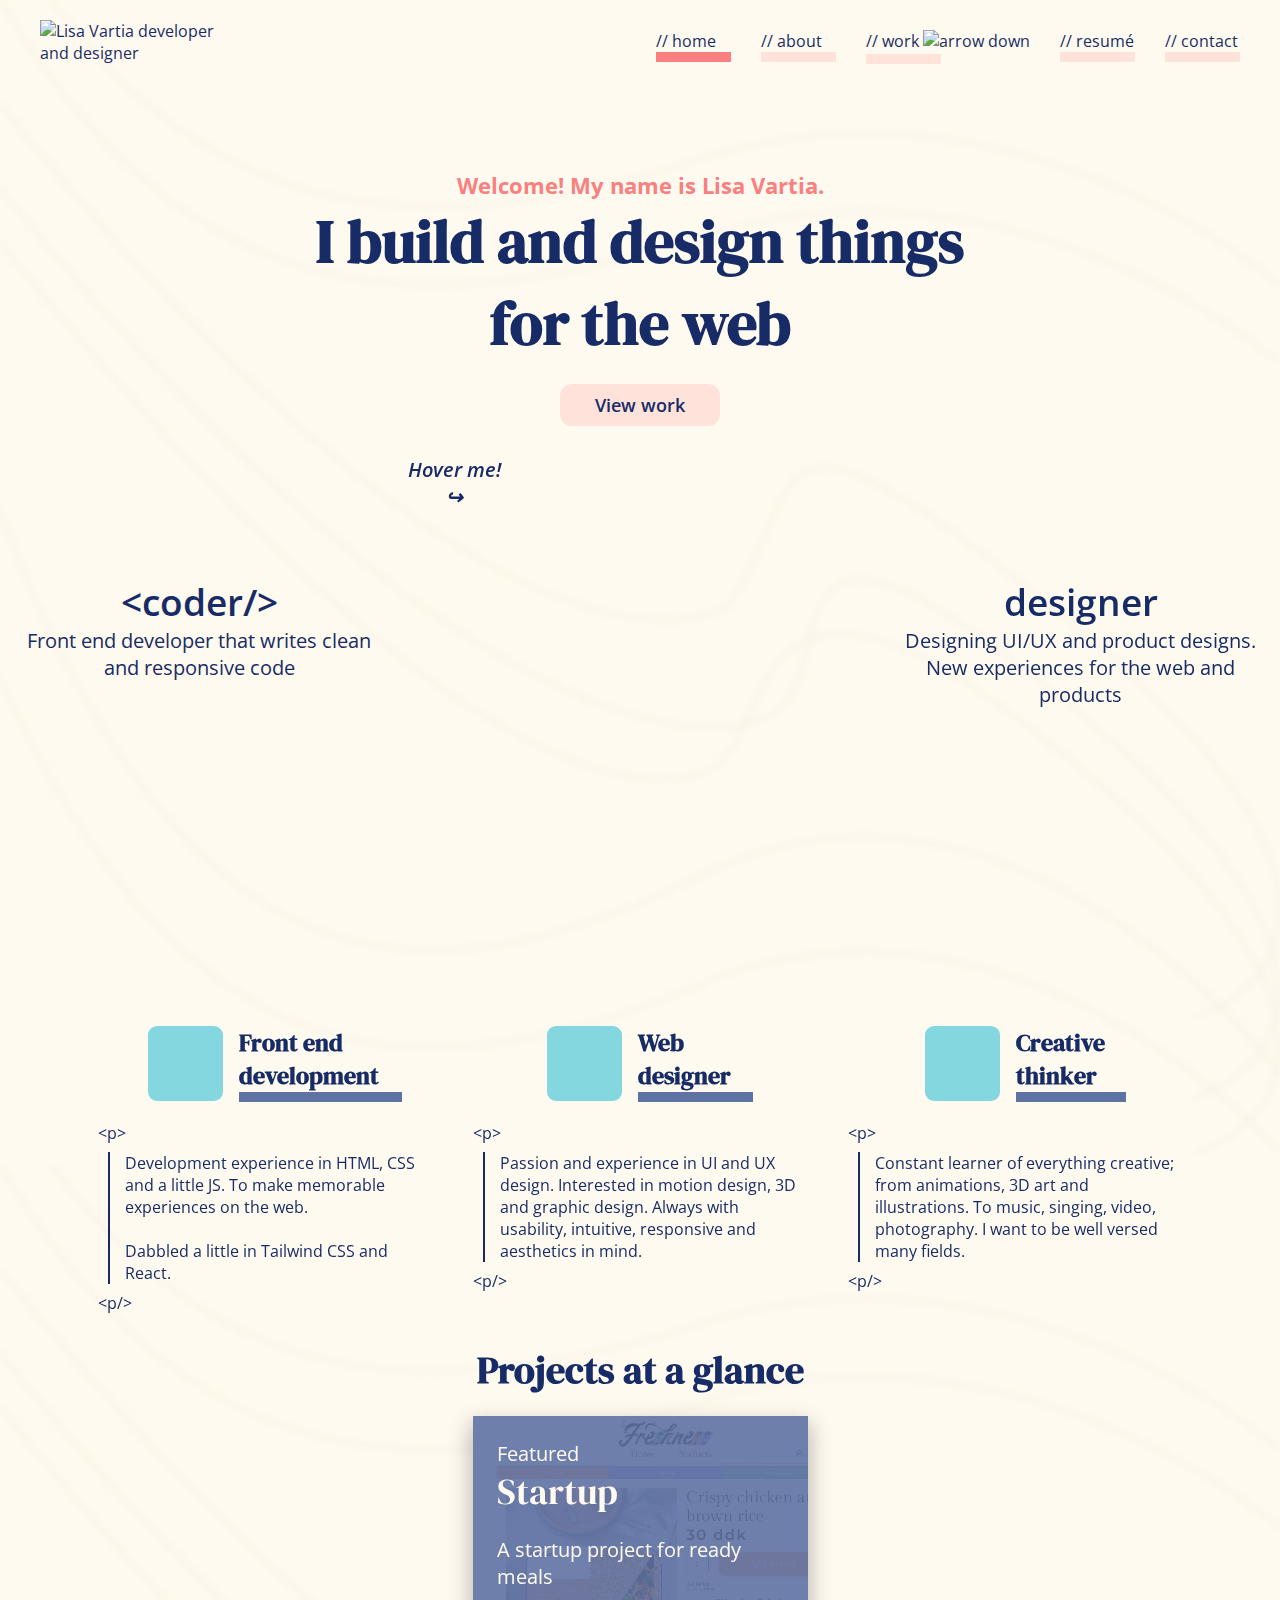
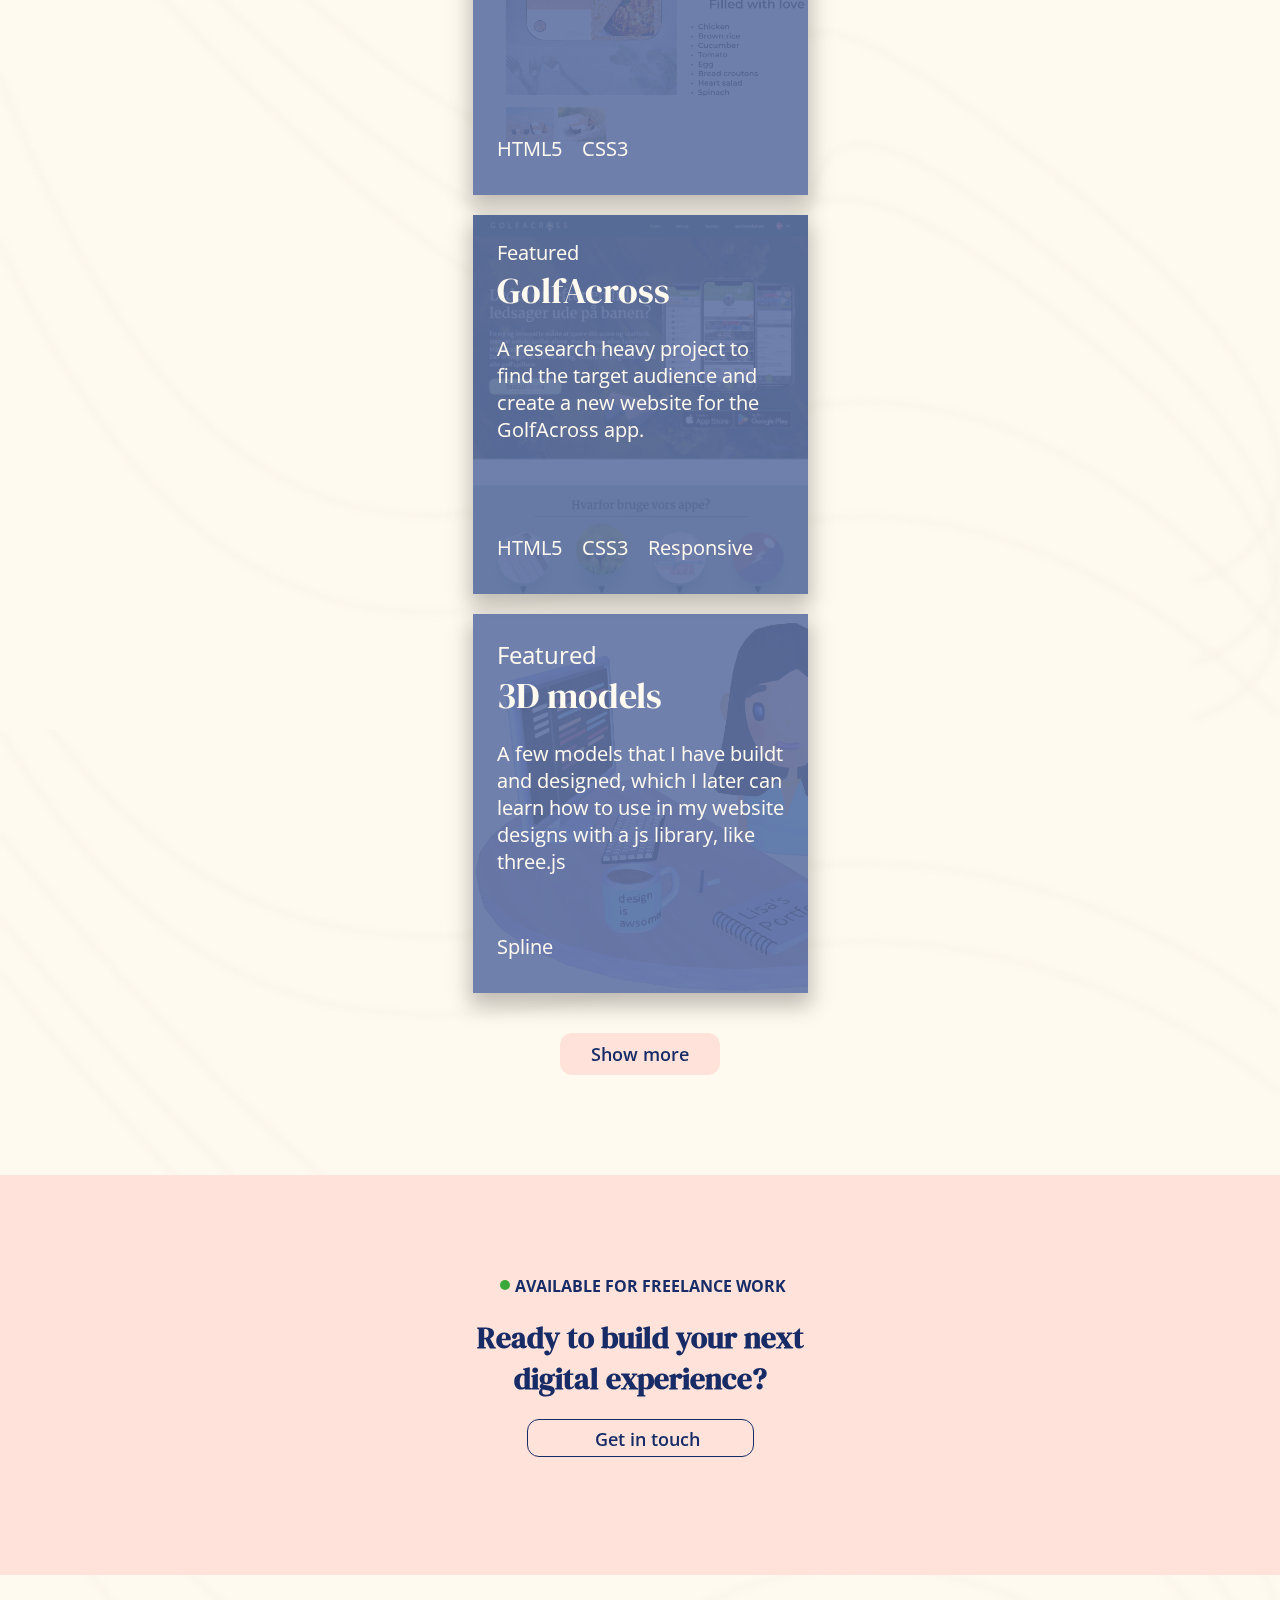
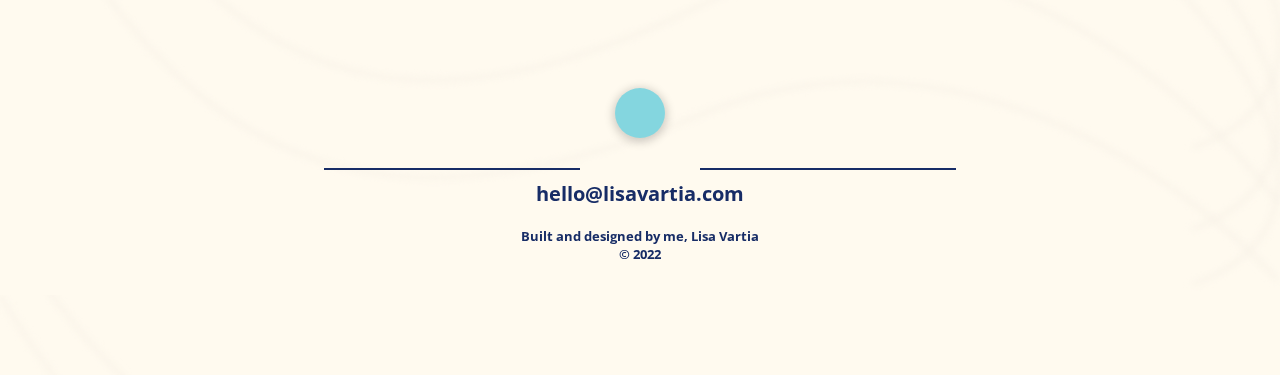
==== commit 5d07ecda: "." ====
--- a/index.html
+++ b/index.html
@@ -219,9 +219,33 @@
         <a href="/pages/work/startup.html">
             <div class="projects">
                 <div class="content">
-                    <h4>Featured</h4>
+                    <p class="featured">Featured</p>
                     <h3>Startup</h3>
                     <p>A startup project for ready meals</p>
+
+                    <div class="card-bottom">
+                        <div class="program">
+                            <p>HTML5</p>
+                            <p>CSS3</p>
+                        
+                        </div>
+                        <div class="links">
+                            <a href="https://github.com/lisavartia02/startup-freshness"><i class="fa-brands fa-github"></i>
+                            </a>
+                            <a href="https://startup-freshness.vercel.app/"><i class="fa-solid fa-up-right-from-square"></i></a>
+                        </div>
+                    </div>
+                </div>
+            </div>
+        </a>
+
+        <a href="/pages/work/golfacross.html">
+            <div class="project-two">
+                <div class="content">
+                    <p class="featured">Featured</p>
+                    <h3>GolfAcross</h3>
+                    <p>A research heavy project to find the target audience and create a new website for the GolfAcross
+                        app.</p>
 
                     <div class="card-bottom">
                         <div class="program">
@@ -230,33 +254,9 @@
                             <p>Responsive</p>
                         </div>
                         <div class="links">
-                            <a href="#"><i class="fa-brands fa-github"></i>
+                            <a href="https://github.com/lisavartia02/golfacross_design-process"><i class="fa-brands fa-github"></i>
                             </a>
-                            <a href="#"><i class="fa-solid fa-up-right-from-square"></i></a>
-                        </div>
-                    </div>
-                </div>
-            </div>
-        </a>
-
-        <a href="#">
-            <div class="project-two">
-                <div class="content">
-                    <h4>Featured</h4>
-                    <h3>GolfAcross</h3>
-                    <p>A research heavy project to find the target audience and create a new website for the GolfAcross
-                        app.</p>
-
-                    <div class="card-bottom">
-                        <div class="program">
-                            <p>HTML5</p>
-                            <p>CSS3</p>
-                            <p>Responsive</p>
-                        </div>
-                        <div class="links">
-                            <a href="#"><i class="fa-brands fa-github"></i>
-                            </a>
-                            <a href="#"><i class="fa-solid fa-up-right-from-square"></i></a>
+                            <a href="https://golfacross-design-process.vercel.app/"><i class="fa-solid fa-up-right-from-square"></i></a>
                         </div>
                     </div>
                 </div>
@@ -303,6 +303,7 @@
         </div>
     </section>
 
+    <!-- footer with social media and emaill, all links working -->
     <footer>
         <div>
             <a href="#top" class="bottom"><i class="fa-solid fa-arrow-up"></i></a>
@@ -310,14 +311,15 @@
 
         <div class="social-media">
             <hr>
-            <a href="#"><i class="fa-brands fa-github fa-2xl"></i></a>
-            <a href="#"><i class="fa-brands fa-instagram fa-2xl"></i></a>
-            <a href="#"><i class="fa-brands fa-linkedin-in fa-2xl"></i></a>
-            <a href="#"><i class="fa-brands fa-behance fa-2xl"></i></a>
-            <a href="#"><i class="fa-brands fa-codepen fa-2xl"></i></a>
+            <a href="https://github.com/lisavartia02"><i class="fa-brands fa-github fa-2xl"></i></a>
+            <a href="https://www.instagram.com/lisavartia_dev/"><i class="fa-brands fa-instagram fa-2xl"></i></a>
+            <a href="https://www.linkedin.com/in/lisa-vartia-27b2b7249/"><i class="fa-brands fa-linkedin-in fa-2xl"></i></a>
+            <a href="https://www.behance.net/lisavartia"><i class="fa-brands fa-behance fa-2xl"></i></a>
+            <a href="https://codepen.io/diamondangel02"><i class="fa-brands fa-codepen fa-2xl"></i></a>
             <hr>
         </div>
-        <a href="#">
+        <a href="mailto:hello@lisavartia.com"> 
+            <!-- opens the default mail and puts the resever as the email above -->
             <h4>hello@lisavartia.com</h4>
         </a>
         <h5>Built and designed by me, Lisa Vartia <br>
--- a/styles/nav.css
+++ b/styles/nav.css
@@ -17,7 +17,8 @@
   body {
     background-color: var(--color-bg);
     background-image: url(/assets/background.png);
-    background-repeat: repeat-y;
+    background-repeat: repeat;
+    background-size: contain;
   }
   
   li {
@@ -33,6 +34,7 @@
     --color-bg-offset: #ffe3db;
     --color-bg-offset-op: rgba(255, 227, 219, 0.90);
     --color-text: #172c66;
+    --color-text-op: rgba(23, 44, 102, 0.9);
     --color-text-offset: #5f72a4;
     --color-text-offset-op: rgba(95, 114, 164, 0.90);
     --color-primary: #fa7f7f;
@@ -105,7 +107,7 @@
       border-radius: 32px;
       background-color: var(--color-bg-offset);
       align-items: center;
-      z-index: 4;
+      z-index: 5;
       bottom: 10px;
     }
   
@@ -135,7 +137,7 @@
       display: block;
     width: 100vw;
     transition: all 0.75s ease;
-    z-index: 2;
+    z-index: 4;
     height: 100vh;
     position: fixed;
     margin: 40px auto; 
@@ -182,7 +184,8 @@
   
   .dropdown-content {
       display: none;
-      z-index: 1;
+      position: relative;
+      z-index: 4;
       min-width: 160px;
       font-size: 20px;
       margin: 10px 0px;
@@ -199,15 +202,12 @@
     .underline-active {
       width: 125px;
       height: 12px;
-      z-index: 2;
+      z-index: 4;
       background-color: var(--color-primary);  
     }
   
     .underline {
-      width: 125px;
-      height: 12px;  
-      z-index: 2;
-      background-color: var(--color-bg-offset);  
+      display: none;
     }
   
   li:hover .underline{
@@ -215,6 +215,13 @@
     }
 
 @media (min-width:768px) {
+.dropdown-content {
+    background-color: var(--color-bg-offset);
+      padding: 2px 10px;
+      border: 1px solid var(--color-text);
+      border-radius: 4px;
+}
+    
         .mobile-nav {
             display: none;
         }    
@@ -242,8 +249,11 @@
         }
 
         .underline{
+            display: block;
             width: 85px;
-            height: 10px;
+             height: 10px;  
+             z-index: 4;
+             background-color: var(--color-bg-offset);  
         }
 
         .underline-active{
@@ -274,13 +284,28 @@
         .dropdown-content {
             min-width: 35px;
             font-size: 14px;
-            margin: 10px 0px;
+            margin: 10px -10px;
+            padding: 5px 5px;
           }
+        .dropdown-content p {
+            text-align: center;
+        }
         
 } 
 
-@media (min-width:1024) {
-    /*  */
+@media (min-width:1024px) {
+    .menu li {
+        margin-right: 20px;
+    }
+    .underline{
+        width: 75px;
+        height: 10px;
+    }
+
+    .underline-active{
+        width: 75px;
+        height: 10px;
+    }
 }
 
 
@@ -315,7 +340,7 @@
 }
 
 hr {
-    width: 3em;
+    width: 10vw;
     height: 2px;
     border: 1px solid var(--color-text);
     display: flex;
@@ -324,15 +349,36 @@
     
 }
 
+footer h4 {
+    margin-bottom: 20px;
+}
+footer h4:hover {
+    color: var(--color-secondary);
+}
+
 .social-media {
     display: flex;
     gap: 20px;
+    margin-bottom: 20px;
 }
 
 .social-media path {
     color: var(--color-text);
 }
 
+.social-media path:hover {
+    color: var(--color-text-offset-op);
+}
+
 footer h5 {
     text-align: center;
+}
+
+@media (min-width:768px) {
+    hr {
+        width: 20vw;
+    }
+    footer h4 {
+       font-size: 20px;
+    }
 }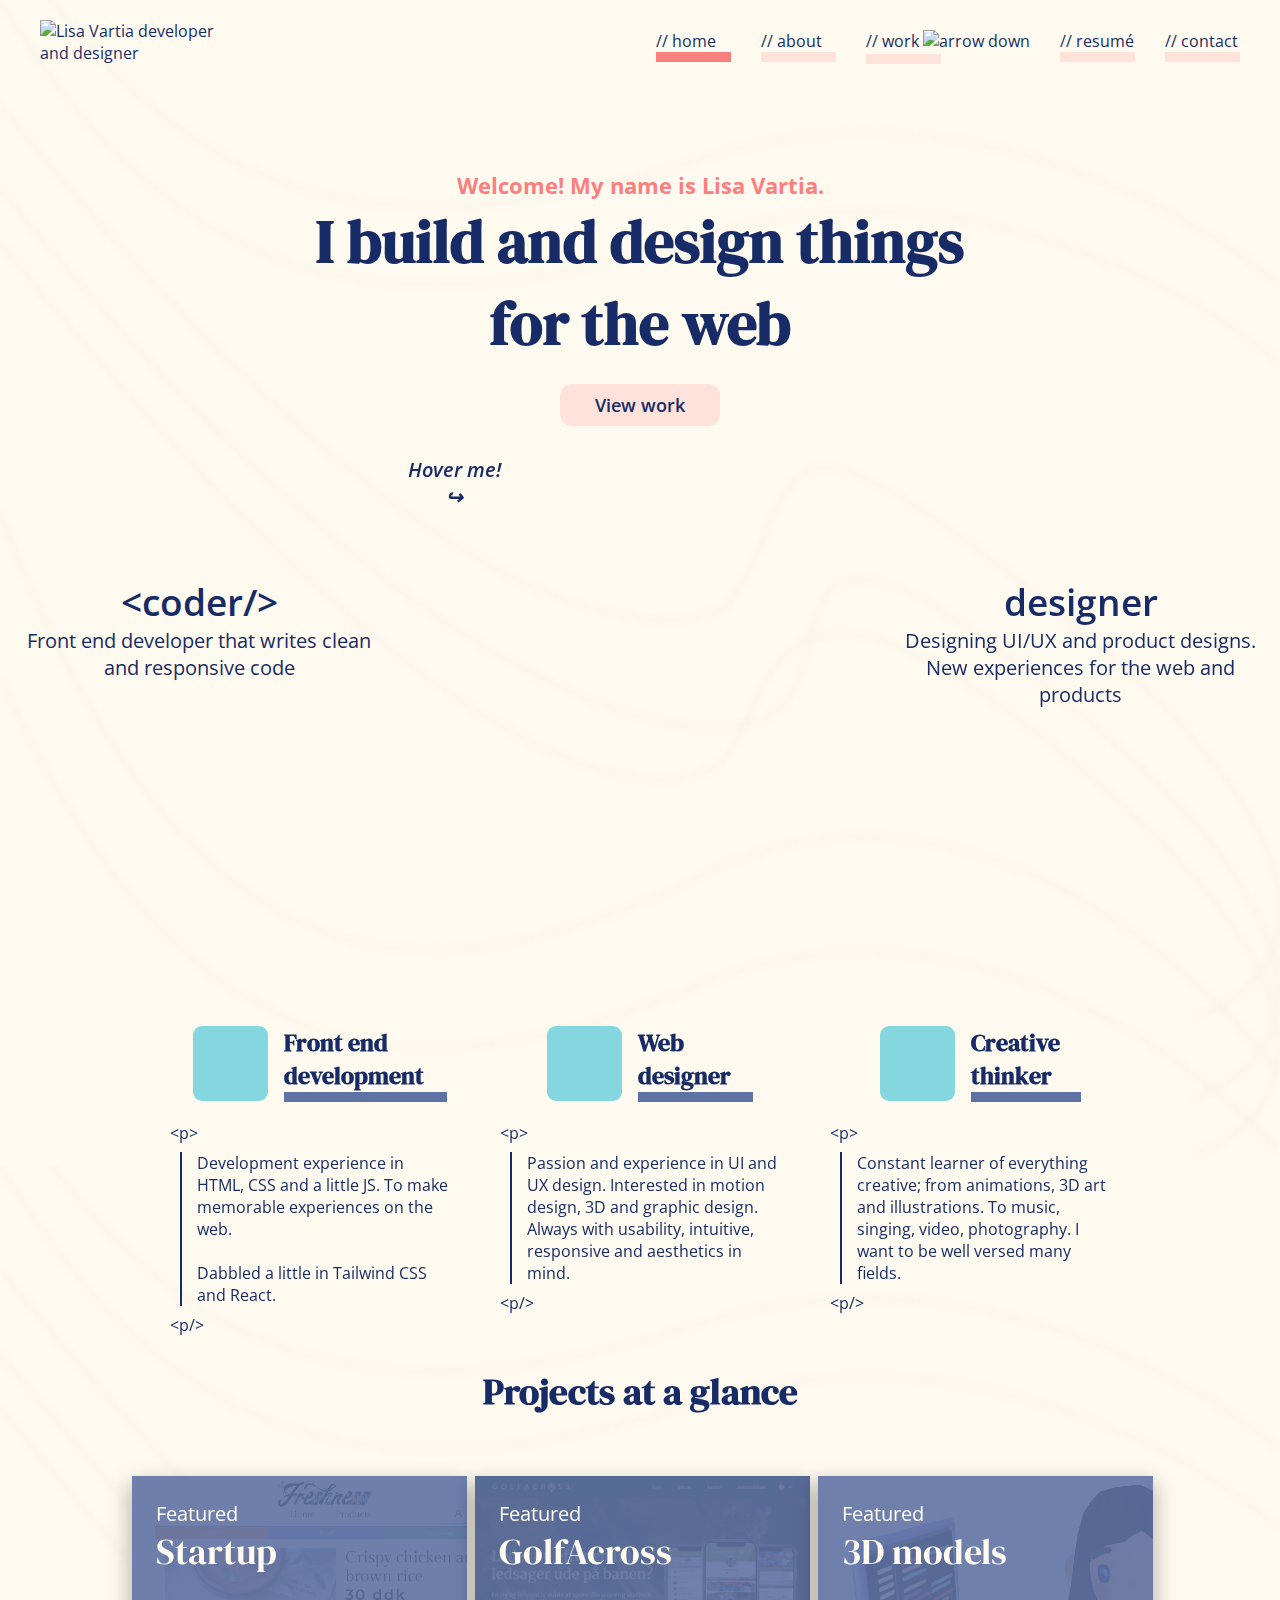
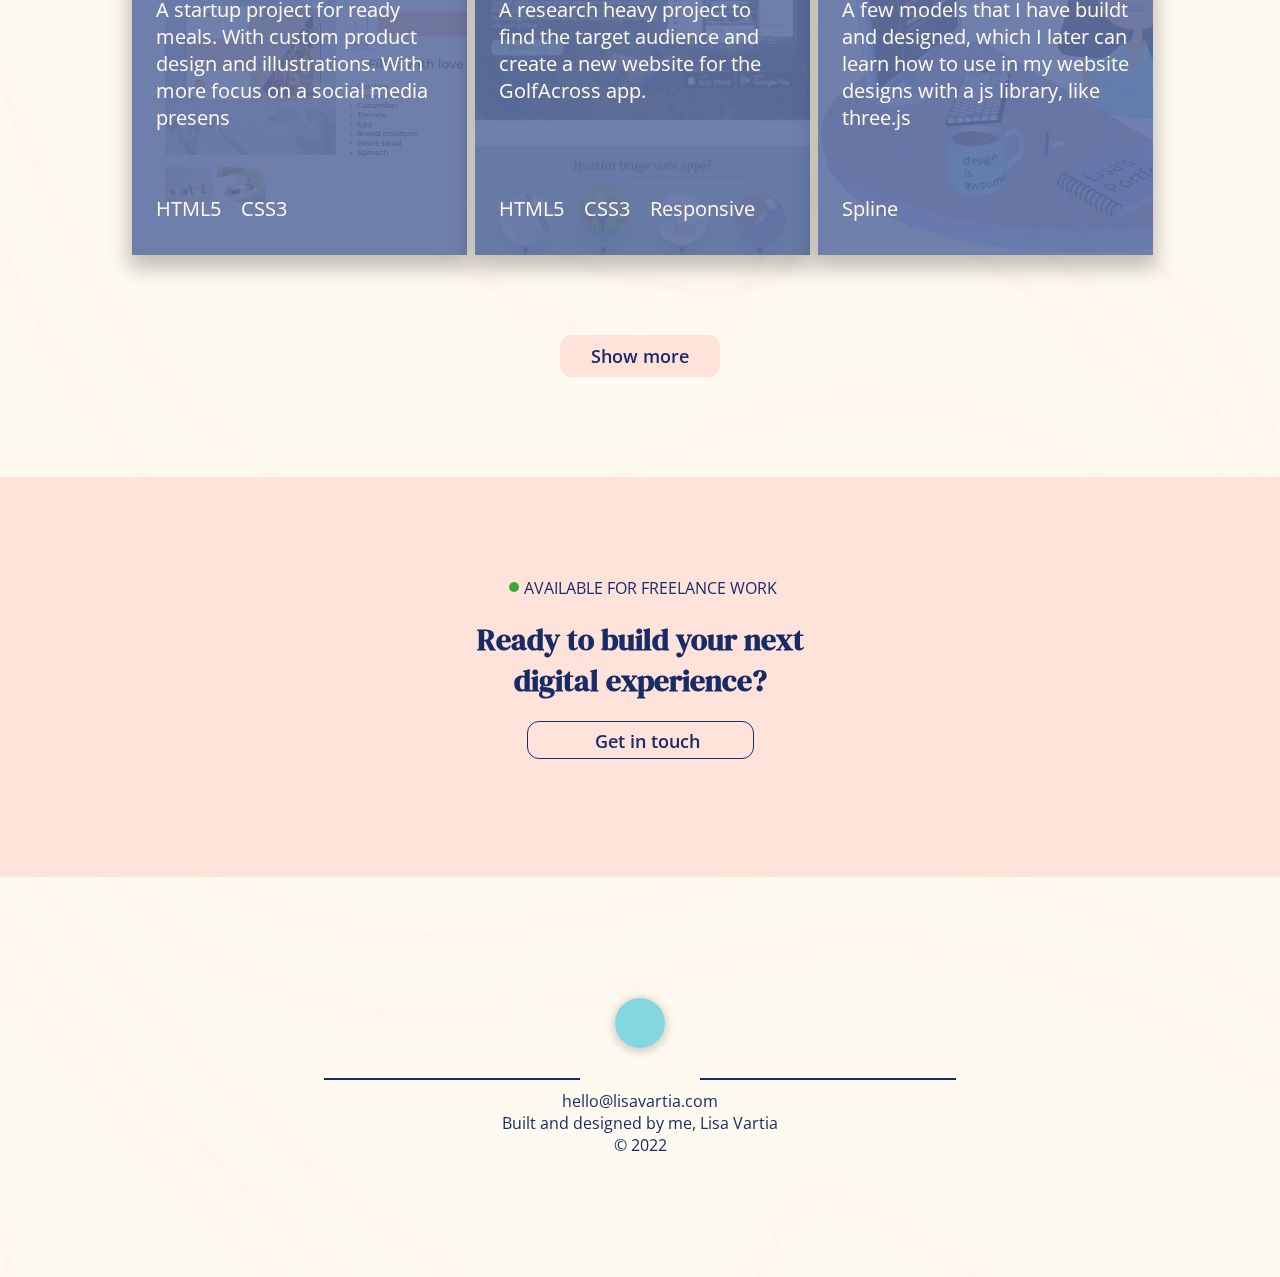
==== commit 1a96f770: "." ====
--- a/index.html
+++ b/index.html
@@ -18,7 +18,7 @@
         href="https://fonts.googleapis.com/css2?family=DM+Serif+Display:ital@0;1&family=Open+Sans:ital,wght@0,400;0,500;0,600;0,700;1,400;1,500&display=swap"
         rel="stylesheet">
     <!-- stylesheet -->
-    <link rel="stylesheet" href="styles/style.css">
+    <link rel="stylesheet" href="styles/styles.css">
     <link rel="stylesheet" href="styles/nav.css">
 
     <script src="https://kit.fontawesome.com/090f7bb59b.js" crossorigin="anonymous"></script>
@@ -213,21 +213,20 @@
         </div>
     </section>
 
-    <section id="section-two" name="section-two">
+    <main id="section-two" name="section-two">
         <h2>Projects at a glance</h2>
-
-        <a href="/pages/work/startup.html">
+        <div class="project-container">
+              <a href="/pages/work/startup.html">
             <div class="projects">
                 <div class="content">
                     <p class="featured">Featured</p>
                     <h3>Startup</h3>
-                    <p>A startup project for ready meals</p>
+                    <p>A startup project for ready meals. With custom product design and illustrations. With more focus on a social media presens</p>
 
                     <div class="card-bottom">
                         <div class="program">
                             <p>HTML5</p>
                             <p>CSS3</p>
-                        
                         </div>
                         <div class="links">
                             <a href="https://github.com/lisavartia02/startup-freshness"><i class="fa-brands fa-github"></i>
@@ -264,10 +263,10 @@
         </a>
 
 
-        <a href="#">
+        <a href="/pages/work/models.html">
             <div class="project-three">
                 <div class="content">
-                    <h4>Featured</h4>
+                    <p>Featured</p>
                     <h3>3D models</h3>
                     <p>A few models that I have buildt and designed, which I later can learn how to use in my website
                         designs with a js library, like three.js</p>
@@ -278,27 +277,29 @@
 
                         </div>
                         <div class="links">
-                            <a href="#"><i class="fa-solid fa-up-right-from-square"></i></a>
+                            <a href="https://my.spline.design/lisa-41f743568fe98fd23eb802662e3b7b84/"><i class="fa-solid fa-up-right-from-square"></i></a>
                         </div>
                     </div>
                 </div>
             </div>
         </a>
-        <a href="/pages/work.html" class="archived">Show more</a>
-
-
-
-    </section>
+       
+        </div>
+       <a href="/pages/work.html" class="archived">Show more</a>
+
+
+
+    </main>
 
     <section class="contact">
         <div>
             <div class="available">
                 <div class="green-light"></div>
-                <h4>Available for freelance work</h4>
-            </div>
-
-            <h3>Ready to build your next <br>
-                digital experience?</h3>
+                <p>Available for freelance work</p>
+            </div>
+
+            <h2>Ready to build your next <br>
+                digital experience?</h2>
             <a href="/pages/contact.html"><i class="fa-solid fa-comments"></i>Get in touch</a>
         </div>
     </section>
@@ -320,10 +321,10 @@
         </div>
         <a href="mailto:hello@lisavartia.com"> 
             <!-- opens the default mail and puts the resever as the email above -->
-            <h4>hello@lisavartia.com</h4>
+            <p>hello@lisavartia.com</p>
         </a>
-        <h5>Built and designed by me, Lisa Vartia <br>
-            &copy; 2022</h5>
+        <p>Built and designed by me, Lisa Vartia <br>
+            &copy; 2022</p>
 
     </footer>
 
--- a/styles/styles.css
+++ b/styles/styles.css
@@ -0,0 +1,546 @@
+
+  
+  /* header */
+header {
+    margin: 20px;
+    display: flex;
+    flex-direction: column;
+}
+
+.hero-top {
+    display: flex;
+    flex-direction: column;
+    align-items: center;
+
+}
+
+/* places the order of the text */
+.hero-top :nth-child(1) { order: 2; }
+.hero-top :nth-child(2) { order: 1; }
+.hero-top :nth-child(3) { order: 3; }
+.hero-top :nth-child(4) { order: 4; }
+    
+
+header h1 {
+    font-family: "DM Serif Display", serif;
+    font-size: 40px;
+    color: var(--color-text);
+    text-align: center;
+    margin-bottom: 20px;
+}
+
+header h1 br {
+    display: none;
+}
+
+header .pre-title a{
+    font-weight: 700;
+    font-size: 22px;
+    color: var(--color-primary);
+    text-align: center;
+    margin-top: 85px;
+    margin-bottom: 20px;
+    display: flex;
+    margin: auto;
+    margin-top: 80px;
+    
+}
+
+header .pre-title a:hover {
+    color: var(--color-primary-offset);
+}
+
+header .hero-content {
+    margin-bottom: 20px;
+}
+
+
+header .view { 
+    width: 160px;
+    height: 42px;
+    font-size: 18px;
+    font-weight: 600;
+    border-radius: 12px;
+    border: none;
+    background-color: var(--color-bg-offset);
+    display: flex;
+    margin: auto;
+    justify-content: center;
+    align-items: center;
+    margin-bottom: 150px;
+    position: relative;
+    z-index: 2;
+}
+
+header .view:hover {
+    background-color: var(--color-primary);
+    color: #ffff;
+}
+
+header .code-des h2 {
+    font-size: 37px;
+    font-weight: 600;
+    text-align: center;
+}
+
+header .code-des p{
+    margin-bottom: 20px;
+    text-align: center;
+    max-width: 370px;
+    font-size: 20px;
+}
+
+header img {
+    width: 100vw;
+    margin: -20px;
+    margin-top: 20px;
+}
+
+.spline {
+   display: none;
+ }
+
+ 
+ /* responsiveness from 768px and 1024px */
+
+
+@media (min-width:768px) {
+    header .pre-title {
+        font-size: 24px;
+    }
+
+    header h1 br {
+        display: block;
+    }
+
+    header h1 {
+        font-size: 46px;
+    }
+    
+    .code-des {
+        display: flex;
+        flex-direction: row;
+        justify-content: center;
+        gap: 20px;
+        width: 100%;
+    }
+
+    header img {
+        display: flex;
+        margin: auto;
+        width: 80%;
+    }
+
+}
+
+@media (min-width:1024px) {
+    header h2 {
+      font-size: 24px;
+      max-width: 430px;  
+      display: flex;
+      text-align: center;
+      justify-content: center;
+    }
+    header h1 {
+        font-size: 60px;
+    }
+
+    header img, .hero-content{
+        display: none;
+    }
+
+    
+    .spline {
+        width: 500px;
+        height: 500px;
+        display: flex;
+        margin-top: -150px;
+        flex-direction: column;
+    }
+
+    iframe {
+    display: block;
+    width: 100%;
+    height: 100%;
+   
+}
+    .spline p {
+    position: absolute;
+    margin-top: 30px;
+    margin-left: 10px;
+    font-weight: 600;
+}
+
+    
+}
+/* end header */
+
+/* section one */
+
+.section-one {
+    display: flex;
+    flex-direction: column;
+    margin-top: 100px;
+    justify-content: center;
+}
+
+.container {
+    margin-bottom: 30px;
+    display: flex;
+    flex-direction: column;
+    align-items: center;
+}
+
+.bg-box {
+    width: 83px;
+    height: 83px;
+    background-color: var(--color-secondary);
+    border-radius: 9px;
+
+}
+
+path {
+   color: var(--color-bg);
+}
+
+.icon {
+    font-size: 54px;
+    display: inline-block;
+    width: 100%;
+    text-align: center;
+    margin-top: 2px;
+}
+
+
+.section-one h3 {
+    font-family: "DM Serif Display", serif;
+    font-size: 28px;
+  
+}
+
+.underline-blue {
+    width: 163px;
+    height: 10px;
+    background-color: var(--color-text-offset);
+}
+
+.underline-blue-two {
+    width: 115px;
+    height: 10px;
+    background-color: var(--color-text-offset);
+}
+
+.underline-blue-three {
+    width: 110px;
+    height: 10px;
+    background-color: var(--color-text-offset);
+}
+
+.section-one-top {
+    display: flex;
+    flex-direction: row;
+    margin-left: 20px;
+    margin-bottom: 20px;
+    gap: 16px;
+    justify-content: center;
+}
+
+.section-one-right {
+    display: flex;
+    flex-direction: column;
+}
+
+.section-one p{
+    margin: 0 20px 0 20px;
+}
+
+.section-one .p-tabed {
+    margin: 8px 20px 8px 30px;
+    border-color: var(--color-text);        
+    border-left: 2px solid;
+    padding-left: 15px;
+}
+
+.section-one .p-tag{
+    margin: 0 20px 0 20px;
+}
+
+.paragraph {
+    width: 375px;
+}
+
+@media (min-width:768px) {
+    .section-one {
+        display: flex;
+        flex-direction: row;
+        margin-top: 100px;
+        flex-wrap: wrap;
+        justify-content: center;
+    }
+   .bg-box {
+    width: 75px;
+    height: 75px;
+   }
+   .section-one h3 {
+    font-size: 24px;
+   }
+   
+}
+
+@media (min-width:1024px) {
+    .section-one {
+        width: 100%;
+        gap: 10px;
+    }
+    .paragraph {
+        width: 320px;
+    }
+}
+
+/* section one end */
+
+/* section two */
+
+#section-two {
+    justify-content: center;
+    flex-direction: column;
+    align-items: center;
+    display: flex;
+    margin-bottom: 50px;
+}
+
+#section-two h2 {
+  font-family: "DM Serif Display", serif;
+    font-size: 37px;
+    text-align: center;
+    margin-bottom: 20px;
+}
+
+.projects {
+    width: 335px;
+    height: 379px;
+    position: relative;
+    box-shadow: 0px 10px 20px 3px rgba(0, 0, 0, 0.25);
+    display: flex;
+    flex-direction: column;
+    margin-bottom: 20px;
+    background-image: url(/assets/home/startup.jpg);
+    background-size:cover;
+    background-repeat: no-repeat;
+}
+
+.projects::before {
+    width: 335px;
+    height: 379px;
+    content: '';
+    position: absolute;
+    background-color: var(--color-text-offset-op);
+    display: flex;
+}
+
+.project-two {
+    width: 335px;
+    height: 379px;
+    position: relative;
+    box-shadow: 0px 10px 20px 3px rgba(0, 0, 0, 0.25);
+    display: flex;
+    flex-direction: column;
+    margin-bottom: 20px;
+    background-image: url(/assets/home/golfacross.jpg);
+    background-size:cover;
+    background-repeat: no-repeat;
+}
+
+    
+
+.project-two::before {
+    width: 335px;
+    height: 379px;
+    content: '';
+    position: absolute;
+    background-color: var(--color-text-offset-op);
+    display: flex;
+}
+
+.project-three {
+    width: 335px;
+    height: 379px;
+    position: relative;
+    box-shadow: 0px 10px 20px 3px rgba(0, 0, 0, 0.25);
+    display: flex;
+    flex-direction: column;
+    margin-bottom: 20px;
+    background-image: url(/assets/home/lisa.png);
+    background-size:cover;
+    background-repeat: no-repeat;
+}
+
+    
+
+.project-three::before {
+    width: 335px;
+    height: 379px;
+    content: '';
+    position: absolute;
+    background-color: var(--color-text-offset-op);
+    display: flex;
+}
+
+
+.content {
+    position: absolute;
+    z-index: 1;
+    display: flex;
+    flex-direction: column;
+    margin: 24px;
+    width: 287px;
+    height: 332px;
+}
+
+.content h4 {
+    color: var(--color-bg);
+    font-size: 24px;
+    font-weight: 400;
+}
+
+.content h3 {
+    color: var(--color-bg);
+    font-size: 36px;
+    font-weight: 400;
+    font-family: "DM Serif Display", serif;
+    padding-bottom: 20px;
+
+}
+
+.program {
+    display: flex;
+    flex-direction: row;
+    gap: 20px;
+}
+
+.content p {
+    color: var(--color-bg);
+    font-size: 20px;
+    font-weight: 400;
+    }
+
+.card-bottom {
+    position: absolute;
+    bottom: 0px;
+    
+}
+
+.links {
+    display: flex;
+    flex-direction: row;
+    font-size: 24px;
+    margin-top: 10px;
+}
+
+.links a:nth-of-type(2){
+    margin-right: 20px;
+}
+
+.links path:hover {
+    color: var(--color-secondary);
+}
+
+.archived { 
+    width: 160px;
+    height: 42px;
+    font-size: 18px;
+    font-weight: 600;
+    border-radius: 12px;
+    border: none;
+    background-color: var(--color-bg-offset);
+    display: flex;
+    margin: auto;
+    justify-content: center;
+    align-items: center;
+    margin-bottom: 50px;
+    margin-top: 20px;
+}
+
+.archived:hover {
+    background-color: var(--color-primary);
+    color: #ffff;
+}
+
+@media (min-width:768px) {
+    .project-container {
+        display: flex;
+        flex-direction: row;
+        flex-wrap: wrap;
+        margin: 40px;
+        justify-content:center;
+        gap: 4px;
+        width: 100%;
+    }
+}
+
+
+/* contact section */
+.contact {
+    height: 400px;
+    background-color: var(--color-bg-offset);
+    display: flex;
+    padding: 100px 0 100px 0;
+    justify-content: center;
+}
+
+.available {
+    display: flex;
+    flex-direction: row;
+    justify-content: center;
+}
+
+.green-light {
+    width: 10px;
+    height: 10px;
+    background-color: #3ba939;
+    border-radius: 10px;
+    display: flex;
+    transform: translate(50%, 50%);
+    margin-right: 10px;
+
+}
+
+.contact p {
+    display: flex;
+    font-size: 16px;
+    text-transform: uppercase;
+}
+
+.contact h2 {
+    display: flex;
+    font-size: 30px;
+  font-family: "DM Serif Display", serif;
+  text-align: center;
+  justify-content: center;
+  margin: 20px;
+}
+
+.contact a {
+    display: flex;
+    font-size: 20px;
+    justify-content: center;
+    border: 1px solid var(--color-text);
+    gap: 15px;
+    border-radius: 12px;
+    margin: 20px 70px;
+    padding: 7px 0 5px 0;
+    font-size: 18px;
+    font-weight: 600;
+    
+}
+
+.contact a:hover, .contact path:hover {
+    background-color: var(--color-primary);
+    color: var(--color-bg);
+    border: 0;
+}
+
+.contact path {
+    color: var(--color-text);
+    font-size: 16px;
+}
--- a/styles/nav.css
+++ b/styles/nav.css
@@ -370,7 +370,7 @@
     color: var(--color-text-offset-op);
 }
 
-footer h5 {
+footer p {
     text-align: center;
 }
 
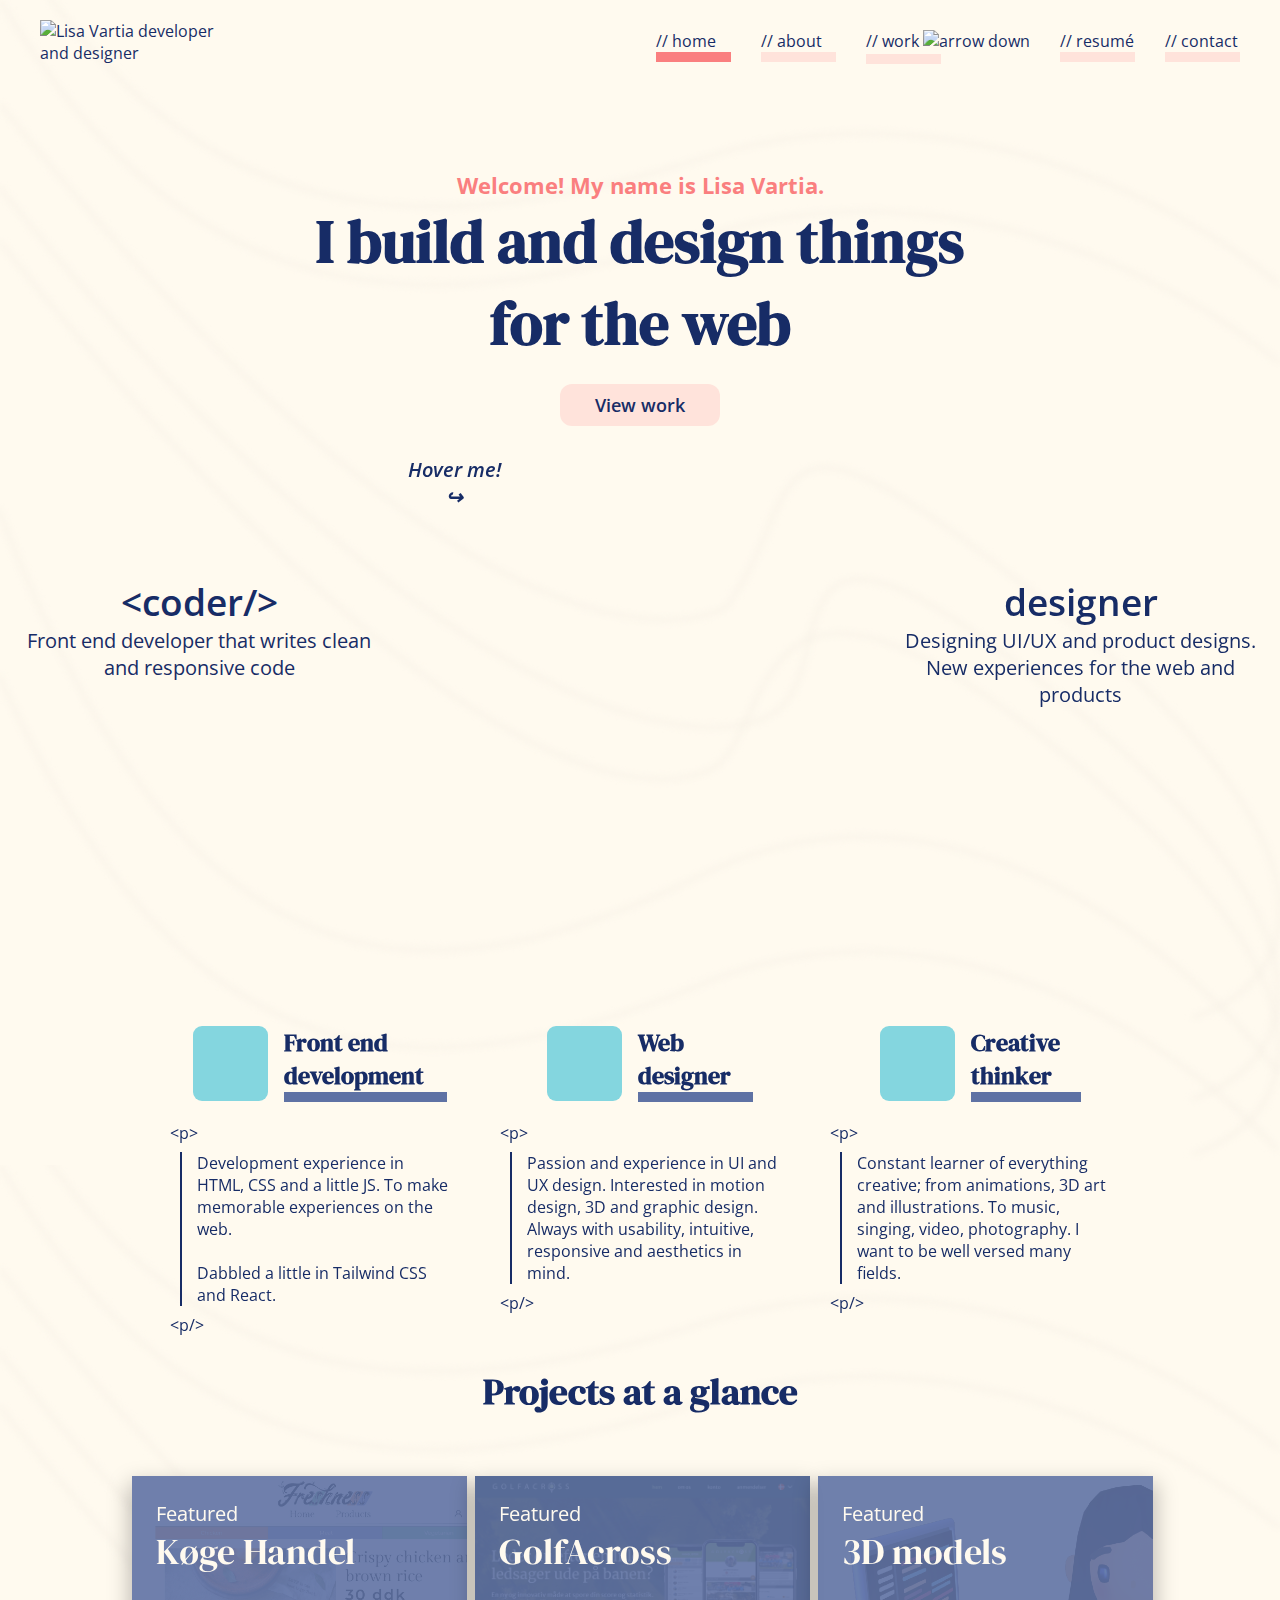
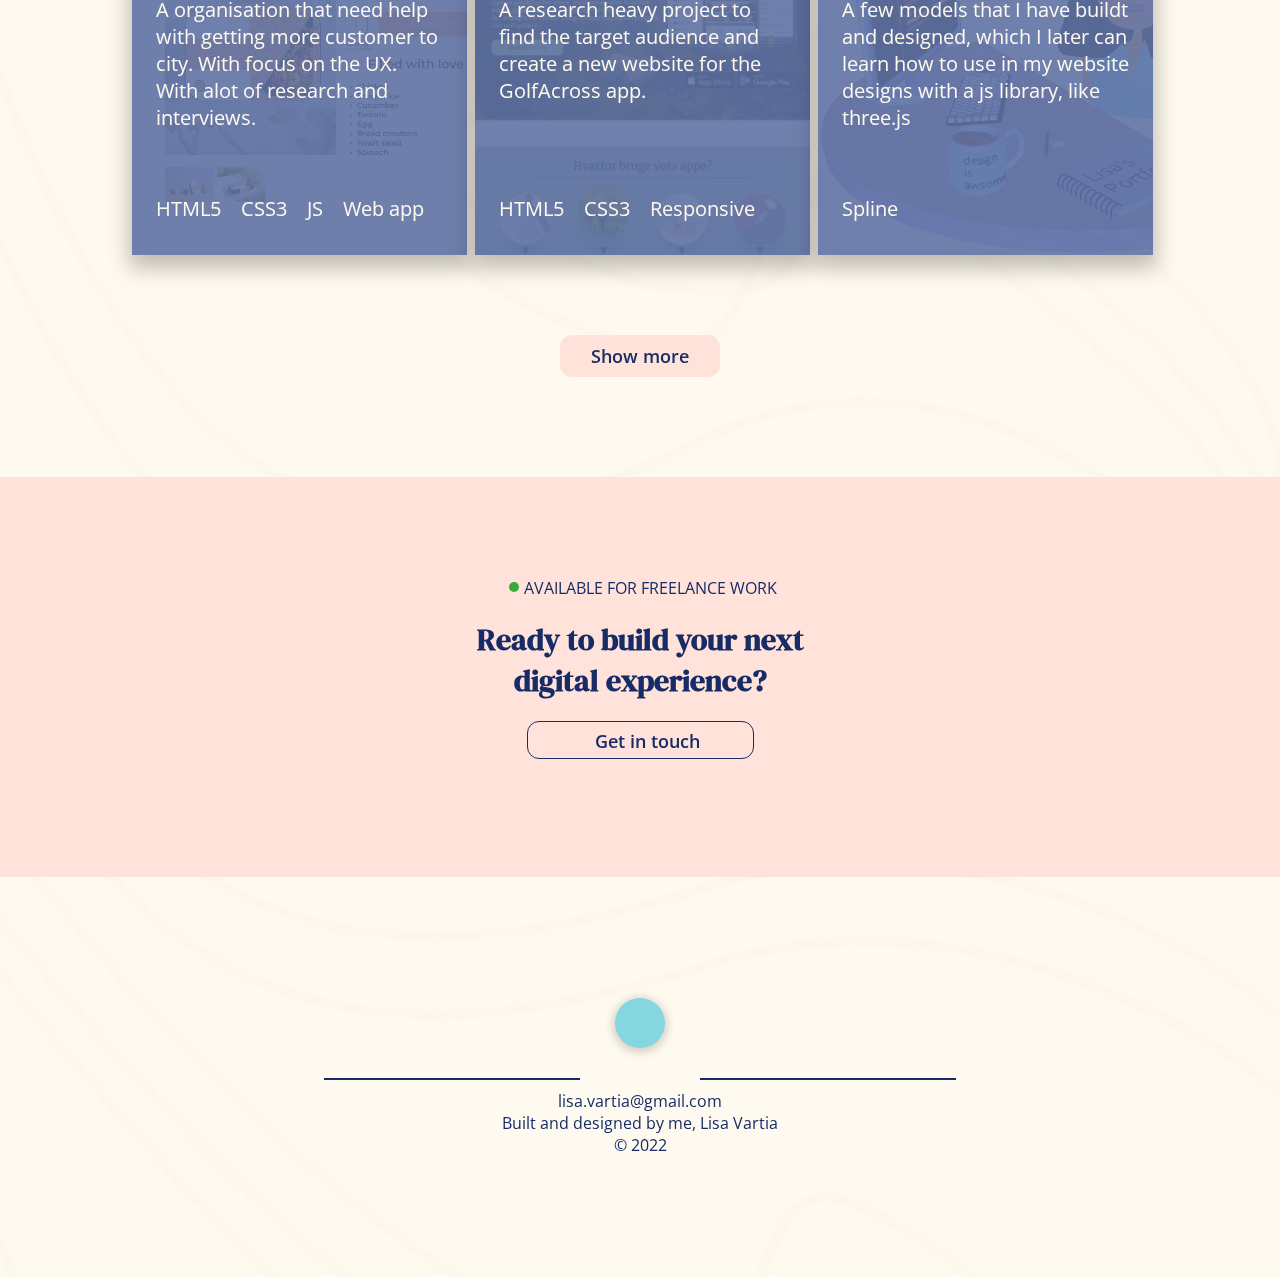
==== commit f2781c14: "contact form" ====
--- a/index.html
+++ b/index.html
@@ -216,22 +216,25 @@
     <main id="section-two" name="section-two">
         <h2>Projects at a glance</h2>
         <div class="project-container">
-              <a href="/pages/work/startup.html">
+              <a href="/pages/work/koege.html">
             <div class="projects">
                 <div class="content">
                     <p class="featured">Featured</p>
-                    <h3>Startup</h3>
-                    <p>A startup project for ready meals. With custom product design and illustrations. With more focus on a social media presens</p>
+                    <h3>Køge Handel</h3>
+                    <p>A organisation that need help with getting more customer to city. With focus on the UX. With alot of research and interviews.</p>
 
                     <div class="card-bottom">
                         <div class="program">
                             <p>HTML5</p>
                             <p>CSS3</p>
+                            <p>JS</p>
+                            <p>Web app</p>
+
                         </div>
                         <div class="links">
-                            <a href="https://github.com/lisavartia02/startup-freshness"><i class="fa-brands fa-github"></i>
+                            <a href="https://github.com/lisavartia02/koege-handel"><i class="fa-brands fa-github"></i>
                             </a>
-                            <a href="https://startup-freshness.vercel.app/"><i class="fa-solid fa-up-right-from-square"></i></a>
+                            <a href="https://koege-handel.vercel.app/"><i class="fa-solid fa-up-right-from-square"></i></a>
                         </div>
                     </div>
                 </div>
@@ -319,9 +322,9 @@
             <a href="https://codepen.io/diamondangel02"><i class="fa-brands fa-codepen fa-2xl"></i></a>
             <hr>
         </div>
-        <a href="mailto:hello@lisavartia.com"> 
+        <a href="mailto:lisa.vartia@gmail.com"> 
             <!-- opens the default mail and puts the resever as the email above -->
-            <p>hello@lisavartia.com</p>
+            <p>lisa.vartia@gmail.com</p>
         </a>
         <p>Built and designed by me, Lisa Vartia <br>
             &copy; 2022</p>
